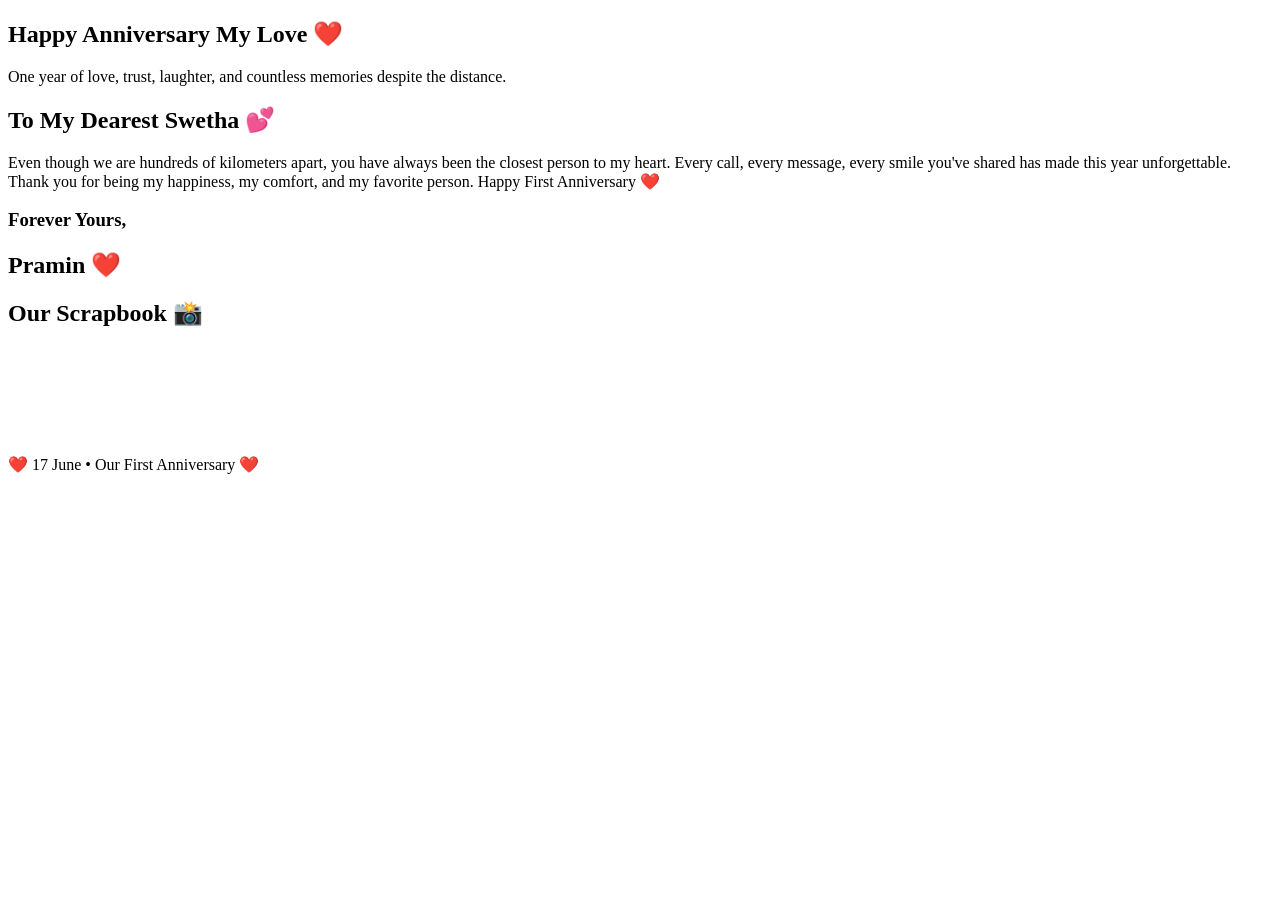
==== index.html @ c1932bce "Add files via upload" ====
<!DOCTYPE html>
<html lang="en">
<head>
<meta charset="UTF-8">
<meta name="viewport" content="width=device-width, initial-scale=1.0">
<title>Happy Anniversary My Love ❤️</title>

<link rel="stylesheet" href="style.css">
</head>
<body>

<div class="hearts"></div>

<!-- HERO SECTION -->
<section class="hero">
<h1>Happy Anniversary My Love ❤️</h1>

<p>
One year of love, trust, laughter,
and countless memories despite the distance.
</p>

<div id="countdown"></div>
</section>

<!-- LOVE LETTER -->
<section class="letter">

<h2>To My Dearest Swetha 💕</h2>

<p>
Even though we are hundreds of kilometers apart,
you have always been the closest person to my heart.
Every call, every message, every smile you've shared
has made this year unforgettable.

Thank you for being my happiness,
my comfort, and my favorite person.

Happy First Anniversary ❤️
</p>

<h3>Forever Yours,</h3>
<h2>Pramin ❤️</h2>

</section>

<!-- SCRAPBOOK -->
<section class="scrapbook">

<h2>Our Scrapbook 📸</h2>

<div class="gallery">

<div class="photo">
<img src="images/photo1.jpg" alt="">
</div>

<div class="photo">
<img src="images/photo2.jpg" alt="">
</div>

<div class="photo">
<img src="images/photo3.jpg" alt="">
</div>

<div class="photo">
<img src="images/photo4.jpg" alt="">
</div>

<div class="photo">
<img src="images/photo5.jpg" alt="">
</div>

<div class="photo">
<img src="images/photo6.jpg" alt="">
</div>

</div>

</section>

<!-- FOOTER -->
<footer>
❤️ 17 June • Our First Anniversary ❤️
</footer>

<script src="script.js"></script>

</body>
</html>
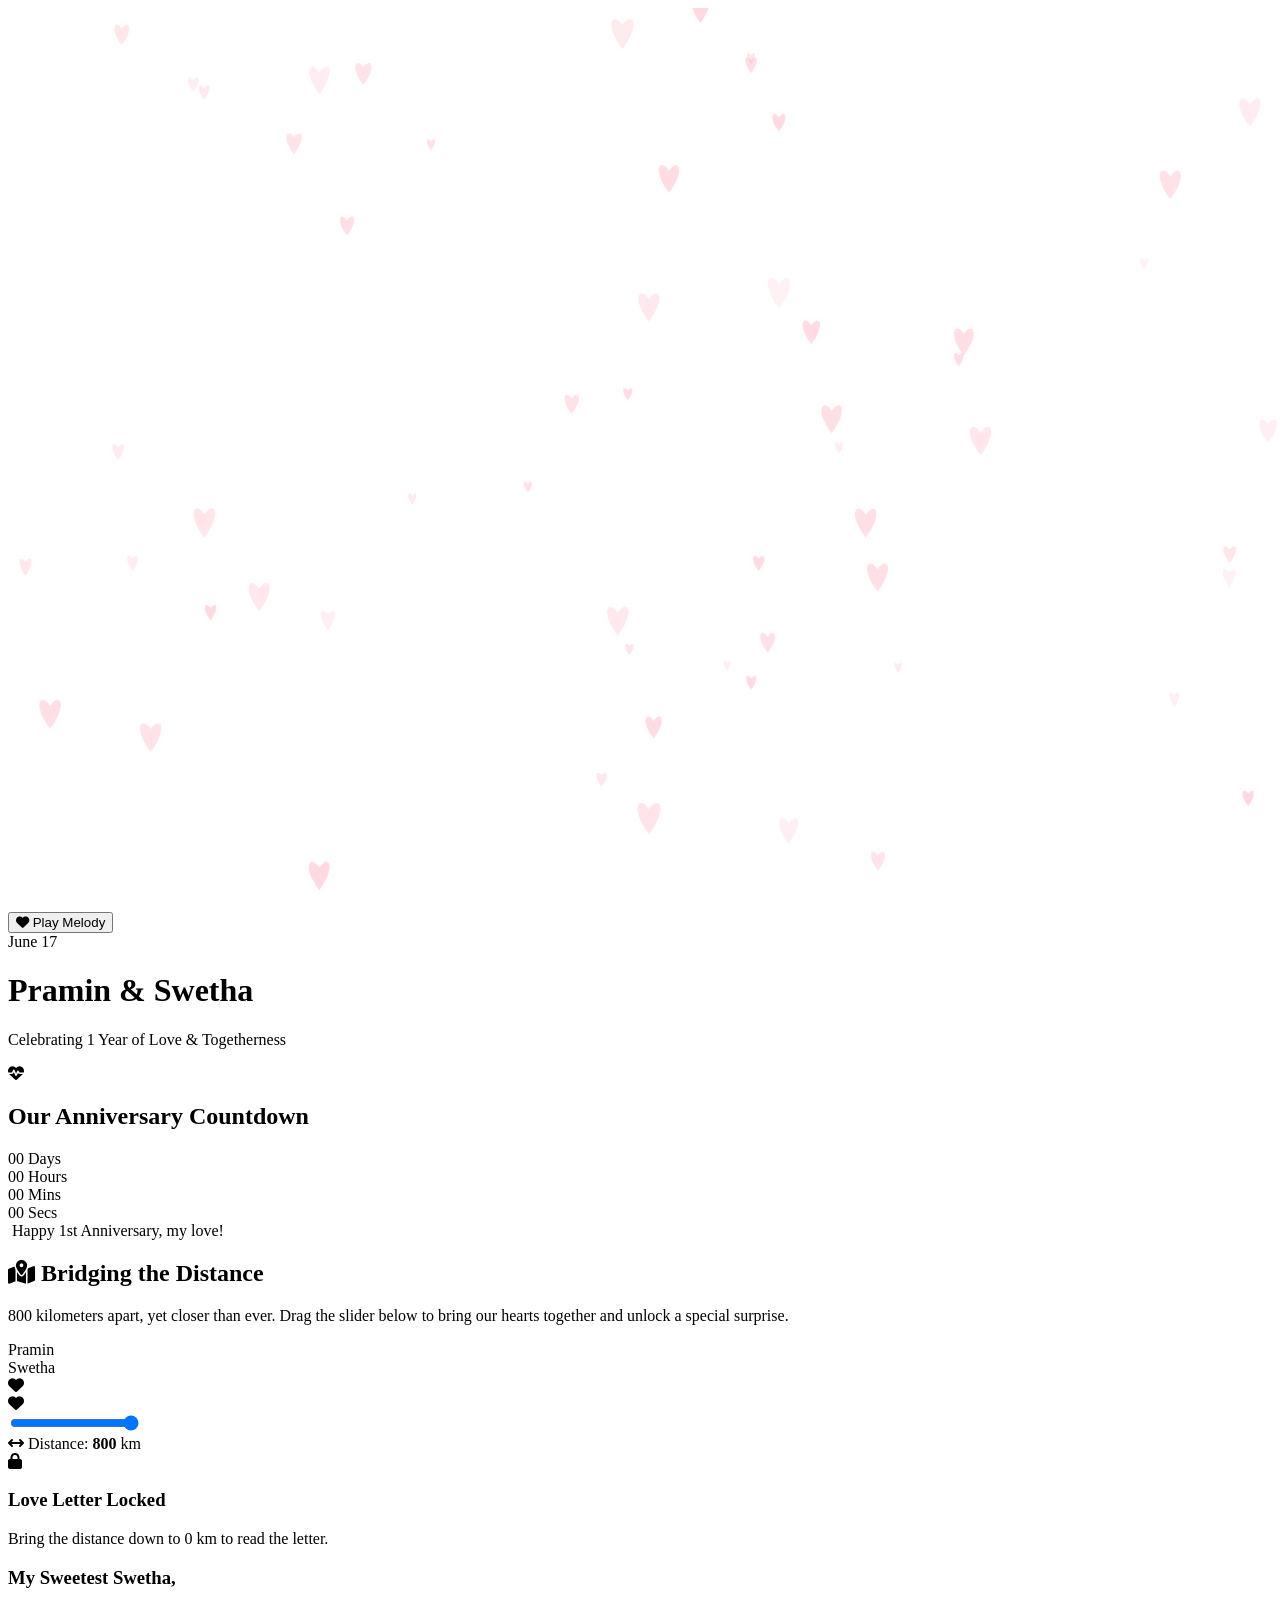
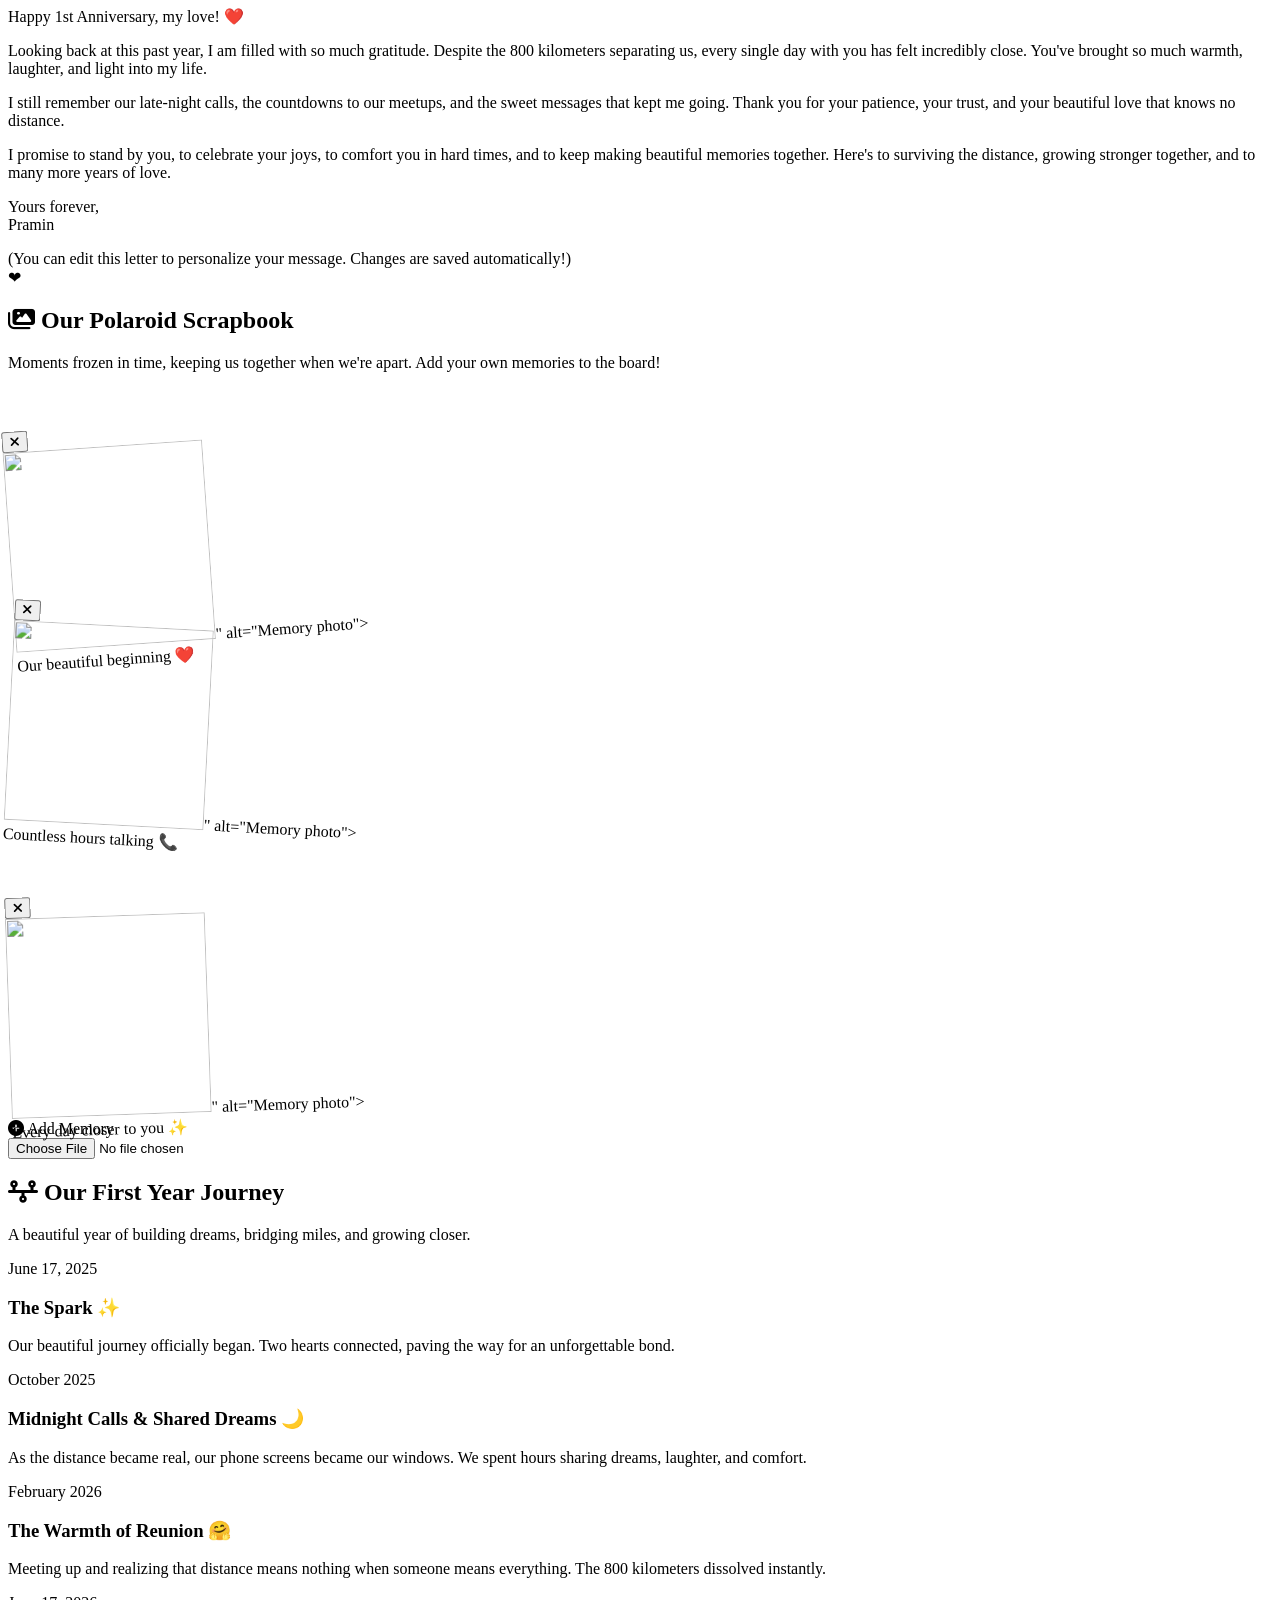
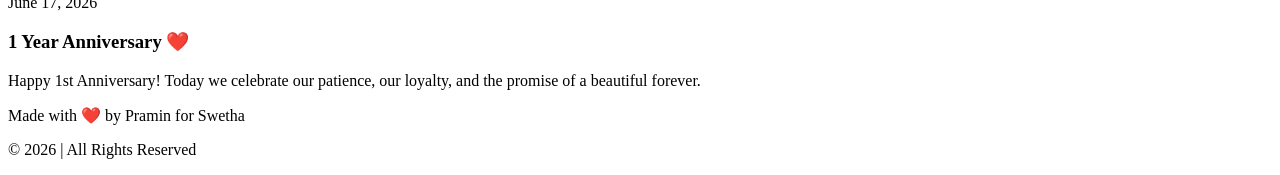
==== commit d339bbaf: "Add files via upload" ====
--- a/index.html
+++ b/index.html
@@ -1,91 +1,234 @@
 <!DOCTYPE html>
 <html lang="en">
 <head>
-<meta charset="UTF-8">
-<meta name="viewport" content="width=device-width, initial-scale=1.0">
-<title>Happy Anniversary My Love ❤️</title>
-
-<link rel="stylesheet" href="style.css">
+    <meta charset="UTF-8">
+    <meta name="viewport" content="width=device-width, initial-scale=1.0">
+    <title>Happy 1st Anniversary Swetha ❤️</title>
+    <!-- Google Fonts -->
+    <link rel="preconnect" href="https://fonts.googleapis.com">
+    <link rel="preconnect" href="https://fonts.gstatic.com" crossorigin>
+    <link href="https://fonts.googleapis.com/css2?family=Caveat:wght@400;700&family=Inter:wght@300;400;500;600&family=Playfair+Display:ital,wght@0,400;0,600;0,700;1,400&display=swap" rel="stylesheet">
+    <!-- FontAwesome for romantic icons -->
+    <link rel="stylesheet" href="https://cdnjs.cloudflare.com/ajax/libs/font-awesome/6.4.0/css/all.min.css">
+    <!-- Custom Style Sheet -->
+    <link rel="stylesheet" href="style.css">
 </head>
 <body>
-
-<div class="hearts"></div>
-
-<!-- HERO SECTION -->
-<section class="hero">
-<h1>Happy Anniversary My Love ❤️</h1>
-
-<p>
-One year of love, trust, laughter,
-and countless memories despite the distance.
-</p>
-
-<div id="countdown"></div>
-</section>
-
-<!-- LOVE LETTER -->
-<section class="letter">
-
-<h2>To My Dearest Swetha 💕</h2>
-
-<p>
-Even though we are hundreds of kilometers apart,
-you have always been the closest person to my heart.
-Every call, every message, every smile you've shared
-has made this year unforgettable.
-
-Thank you for being my happiness,
-my comfort, and my favorite person.
-
-Happy First Anniversary ❤️
-</p>
-
-<h3>Forever Yours,</h3>
-<h2>Pramin ❤️</h2>
-
-</section>
-
-<!-- SCRAPBOOK -->
-<section class="scrapbook">
-
-<h2>Our Scrapbook 📸</h2>
-
-<div class="gallery">
-
-<div class="photo">
-<img src="images/photo1.jpg" alt="">
-</div>
-
-<div class="photo">
-<img src="images/photo2.jpg" alt="">
-</div>
-
-<div class="photo">
-<img src="images/photo3.jpg" alt="">
-</div>
-
-<div class="photo">
-<img src="images/photo4.jpg" alt="">
-</div>
-
-<div class="photo">
-<img src="images/photo5.jpg" alt="">
-</div>
-
-<div class="photo">
-<img src="images/photo6.jpg" alt="">
-</div>
-
-</div>
-
-</section>
-
-<!-- FOOTER -->
-<footer>
-❤️ 17 June • Our First Anniversary ❤️
-</footer>
-
-<script src="script.js"></script>
-
+    <!-- Background Canvas for Floating Hearts -->
+    <canvas id="bg-canvas"></canvas>
+
+    <!-- Floating Audio Control -->
+    <button id="music-toggle" class="floating-btn" aria-label="Toggle Music">
+        <i class="fa-solid fa-heart pulse-icon"></i>
+        <span class="btn-tooltip">Play Melody</span>
+    </button>
+
+    <!-- Main Content Container -->
+    <main class="container">
+        <!-- Hero / Header Section -->
+        <header class="hero-section">
+            <div class="glass-card hero-card">
+                <span class="badge">June 17</span>
+                <h1 class="main-title">Pramin & Swetha</h1>
+                <p class="subtitle">Celebrating 1 Year of Love & Togetherness</p>
+                <div class="heart-divider">
+                    <span class="line"></span>
+                    <i class="fa-solid fa-heart-pulse"></i>
+                    <span class="line"></span>
+                </div>
+                
+                <!-- Countdown Widget -->
+                <div id="countdown-container" class="countdown-widget">
+                    <h2 class="section-subtitle">Our Anniversary Countdown</h2>
+                    <div class="timer-grid">
+                        <div class="time-block">
+                            <span class="time-num" id="days">00</span>
+                            <span class="time-label">Days</span>
+                        </div>
+                        <div class="time-block">
+                            <span class="time-num" id="hours">00</span>
+                            <span class="time-label">Hours</span>
+                        </div>
+                        <div class="time-block">
+                            <span class="time-num" id="minutes">00</span>
+                            <span class="time-label">Mins</span>
+                        </div>
+                        <div class="time-block">
+                            <span class="time-num" id="seconds">00</span>
+                            <span class="time-label">Secs</span>
+                        </div>
+                    </div>
+                    <div id="celebration-msg" class="celebration-msg hidden">
+                        <i class="fa-solid fa-sparkles icon-left"></i>
+                        <span>Happy 1st Anniversary, my love!</span>
+                        <i class="fa-solid fa-sparkles icon-right"></i>
+                    </div>
+                </div>
+            </div>
+        </header>
+
+        <!-- Distance Slider Section -->
+        <section class="section distance-section">
+            <div class="glass-card distance-card">
+                <h2 class="section-title"><i class="fa-solid fa-map-location-dot"></i> Bridging the Distance</h2>
+                <p class="section-description">
+                    800 kilometers apart, yet closer than ever. Drag the slider below to bring our hearts together and unlock a special surprise.
+                </p>
+                
+                <div class="slider-wrapper">
+                    <div class="slider-track-visual">
+                        <div class="location-label left-label">Pramin</div>
+                        <div class="location-label right-label">Swetha</div>
+                        <div class="connecting-line" id="slider-line"></div>
+                        <div class="heart-node left-node"><i class="fa-solid fa-heart"></i></div>
+                        <div class="heart-node right-node" id="swetha-heart"><i class="fa-solid fa-heart"></i></div>
+                    </div>
+                    
+                    <input type="range" min="0" max="800" value="800" class="distance-slider" id="distance-slider" aria-label="Distance Slider">
+                    
+                    <div class="distance-status">
+                        <span class="distance-text"><i class="fa-solid fa-arrows-left-right"></i> Distance: <strong id="distance-val">800</strong> km</span>
+                    </div>
+                </div>
+            </div>
+        </section>
+
+        <!-- Sealed Love Letter Section (Initially locked/blur) -->
+        <section class="section letter-section locked" id="letter-section">
+            <div class="glass-card envelope-card">
+                <div class="lock-overlay" id="lock-overlay">
+                    <div class="lock-box">
+                        <i class="fa-solid fa-lock lock-icon"></i>
+                        <h3>Love Letter Locked</h3>
+                        <p>Bring the distance down to 0 km to read the letter.</p>
+                    </div>
+                </div>
+                
+                <div class="envelope-container">
+                    <!-- Sealed Envelope -->
+                    <div class="envelope" id="envelope">
+                        <div class="envelope-back"></div>
+                        <div class="envelope-paper" id="envelope-paper">
+                            <div class="paper-content">
+                                <div class="letter-header">
+                                    <h3>My Sweetest Swetha,</h3>
+                                </div>
+                                <div class="letter-body">
+                                    <div class="editable-content" contenteditable="true" id="love-letter-text">
+                                        <p>Happy 1st Anniversary, my love! ❤️</p>
+                                        <p>Looking back at this past year, I am filled with so much gratitude. Despite the 800 kilometers separating us, every single day with you has felt incredibly close. You've brought so much warmth, laughter, and light into my life.</p>
+                                        <p>I still remember our late-night calls, the countdowns to our meetups, and the sweet messages that kept me going. Thank you for your patience, your trust, and your beautiful love that knows no distance.</p>
+                                        <p>I promise to stand by you, to celebrate your joys, to comfort you in hard times, and to keep making beautiful memories together. Here's to surviving the distance, growing stronger together, and to many more years of love.</p>
+                                        <p class="signature">Yours forever,<br>Pramin</p>
+                                    </div>
+                                    <div class="letter-footer-note">(You can edit this letter to personalize your message. Changes are saved automatically!)</div>
+                                </div>
+                            </div>
+                        </div>
+                        <div class="envelope-front"></div>
+                        <div class="envelope-top" id="envelope-top"></div>
+                        <!-- Wax Seal -->
+                        <div class="wax-seal" id="wax-seal">
+                            <span class="seal-heart">❤</span>
+                        </div>
+                    </div>
+                </div>
+            </div>
+        </section>
+
+        <!-- Polaroid Scrapbook Section -->
+        <section class="section scrapbook-section">
+            <div class="glass-card scrapbook-card">
+                <h2 class="section-title"><i class="fa-solid fa-images"></i> Our Polaroid Scrapbook</h2>
+                <p class="section-description">
+                    Moments frozen in time, keeping us together when we're apart. Add your own memories to the board!
+                </p>
+                
+                <div class="scrapbook-board" id="scrapbook-board">
+                    <!-- Initial polaroids will be dynamically generated by JS, or fallback to these: -->
+                    <div class="polaroid-card sample-card" style="transform: rotate(-3deg);">
+                        <div class="polaroid-tape"></div>
+                        <div class="polaroid-img-placeholder">
+                            <i class="fa-solid fa-heart-pulse"></i>
+                        </div>
+                        <div class="polaroid-caption">Where it all began ✨</div>
+                    </div>
+                    
+                    <div class="polaroid-card sample-card" style="transform: rotate(4deg);">
+                        <div class="polaroid-tape"></div>
+                        <div class="polaroid-img-placeholder">
+                            <i class="fa-solid fa-moon"></i>
+                        </div>
+                        <div class="polaroid-caption">Late Night Calls 📞</div>
+                    </div>
+
+                    <!-- Upload new photo card -->
+                    <div class="polaroid-card upload-card" id="upload-polaroid-btn">
+                        <div class="polaroid-tape"></div>
+                        <div class="upload-trigger">
+                            <i class="fa-solid fa-circle-plus upload-plus-icon"></i>
+                            <span>Add Memory</span>
+                        </div>
+                        <input type="file" id="image-uploader" accept="image/*" class="hidden">
+                    </div>
+                </div>
+            </div>
+        </section>
+
+        <!-- Romantic Timeline Section -->
+        <section class="section timeline-section">
+            <div class="glass-card timeline-card">
+                <h2 class="section-title"><i class="fa-solid fa-timeline"></i> Our First Year Journey</h2>
+                <p class="section-description">A beautiful year of building dreams, bridging miles, and growing closer.</p>
+                
+                <div class="timeline">
+                    <div class="timeline-item">
+                        <div class="timeline-dot"></div>
+                        <div class="timeline-date">June 17, 2025</div>
+                        <div class="timeline-content">
+                            <h3>The Spark ✨</h3>
+                            <p>Our beautiful journey officially began. Two hearts connected, paving the way for an unforgettable bond.</p>
+                        </div>
+                    </div>
+
+                    <div class="timeline-item">
+                        <div class="timeline-dot"></div>
+                        <div class="timeline-date">October 2025</div>
+                        <div class="timeline-content">
+                            <h3>Midnight Calls & Shared Dreams 🌙</h3>
+                            <p>As the distance became real, our phone screens became our windows. We spent hours sharing dreams, laughter, and comfort.</p>
+                        </div>
+                    </div>
+
+                    <div class="timeline-item">
+                        <div class="timeline-dot"></div>
+                        <div class="timeline-date">February 2026</div>
+                        <div class="timeline-content">
+                            <h3>The Warmth of Reunion 🤗</h3>
+                            <p>Meeting up and realizing that distance means nothing when someone means everything. The 800 kilometers dissolved instantly.</p>
+                        </div>
+                    </div>
+
+                    <div class="timeline-item">
+                        <div class="timeline-dot"></div>
+                        <div class="timeline-date">June 17, 2026</div>
+                        <div class="timeline-content">
+                            <h3>1 Year Anniversary ❤️</h3>
+                            <p>Happy 1st Anniversary! Today we celebrate our patience, our loyalty, and the promise of a beautiful forever.</p>
+                        </div>
+                    </div>
+                </div>
+            </div>
+        </section>
+
+        <!-- Footer -->
+        <footer class="footer">
+            <p>Made with ❤️ by Pramin for Swetha</p>
+            <p class="copyright">© 2026 | All Rights Reserved</p>
+        </footer>
+    </main>
+
+    <!-- App JS -->
+    <script src="app.js"></script>
 </body>
-</html>+</html>
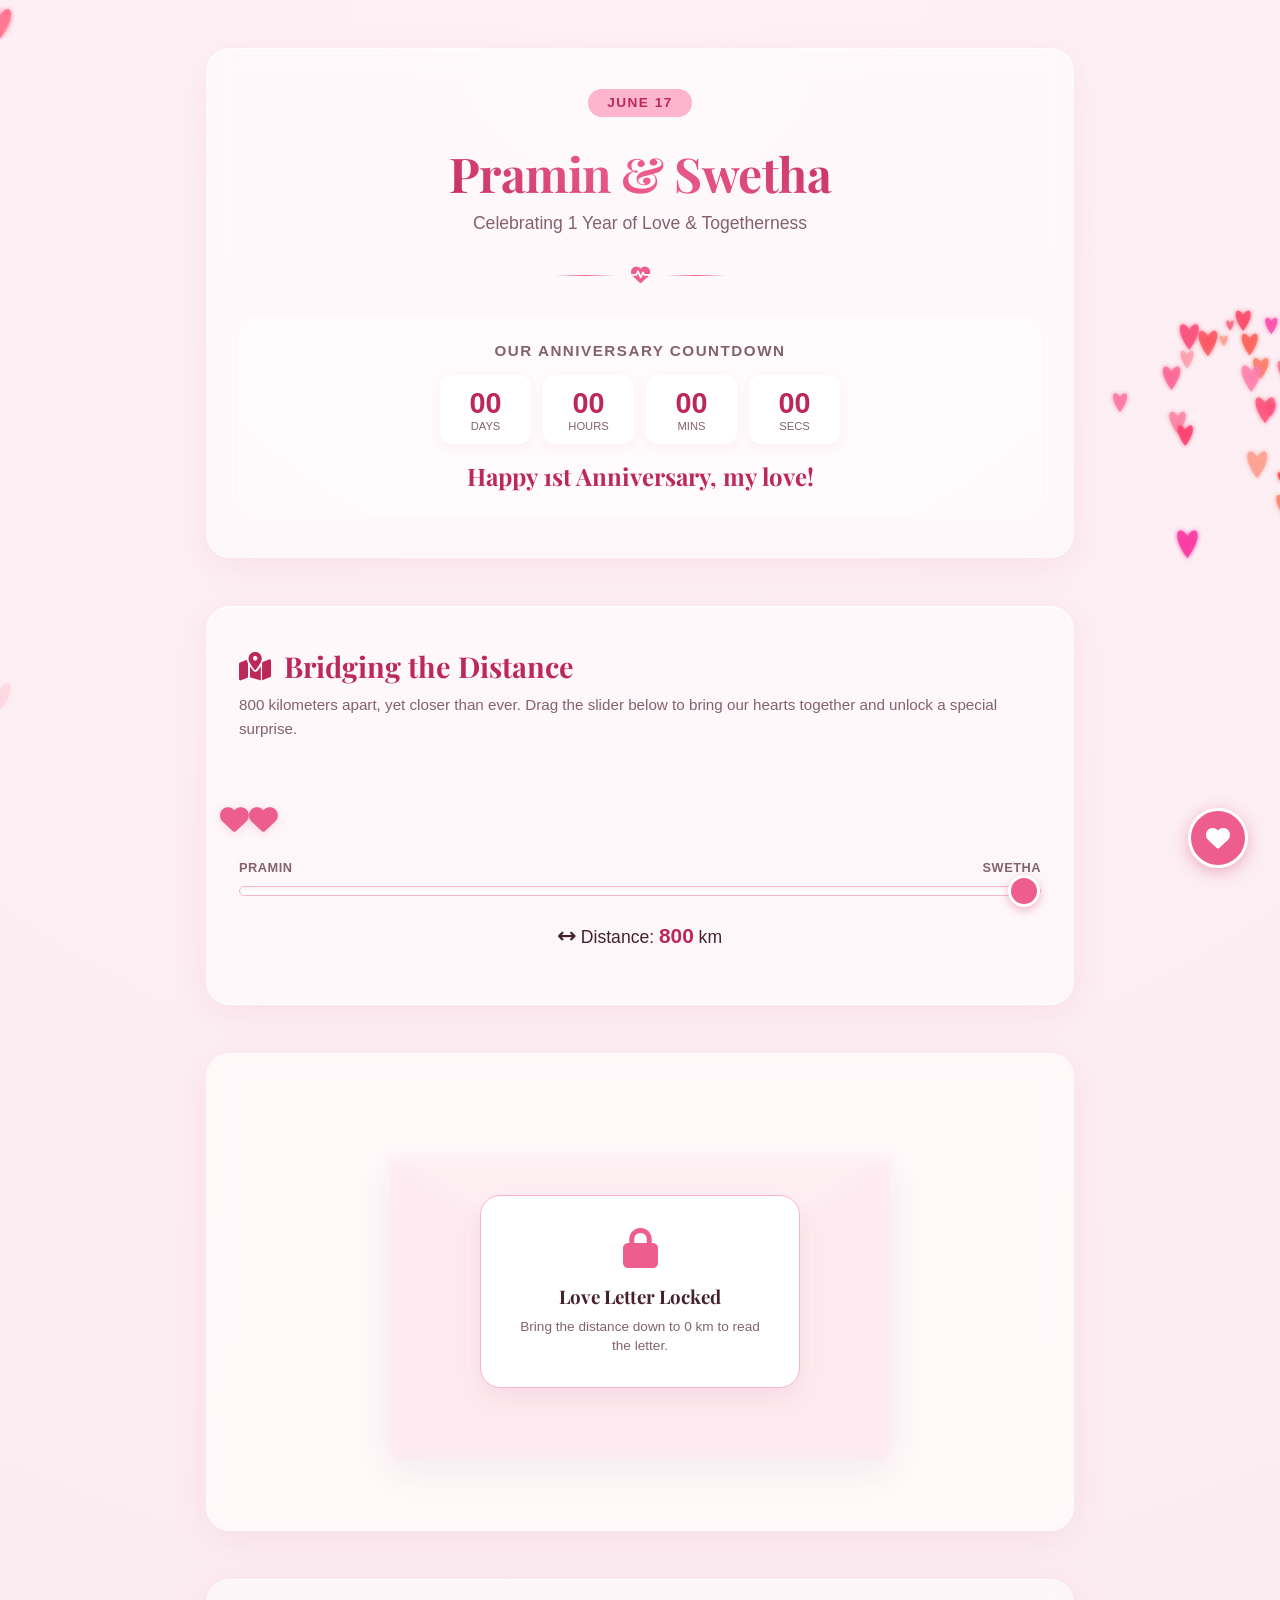
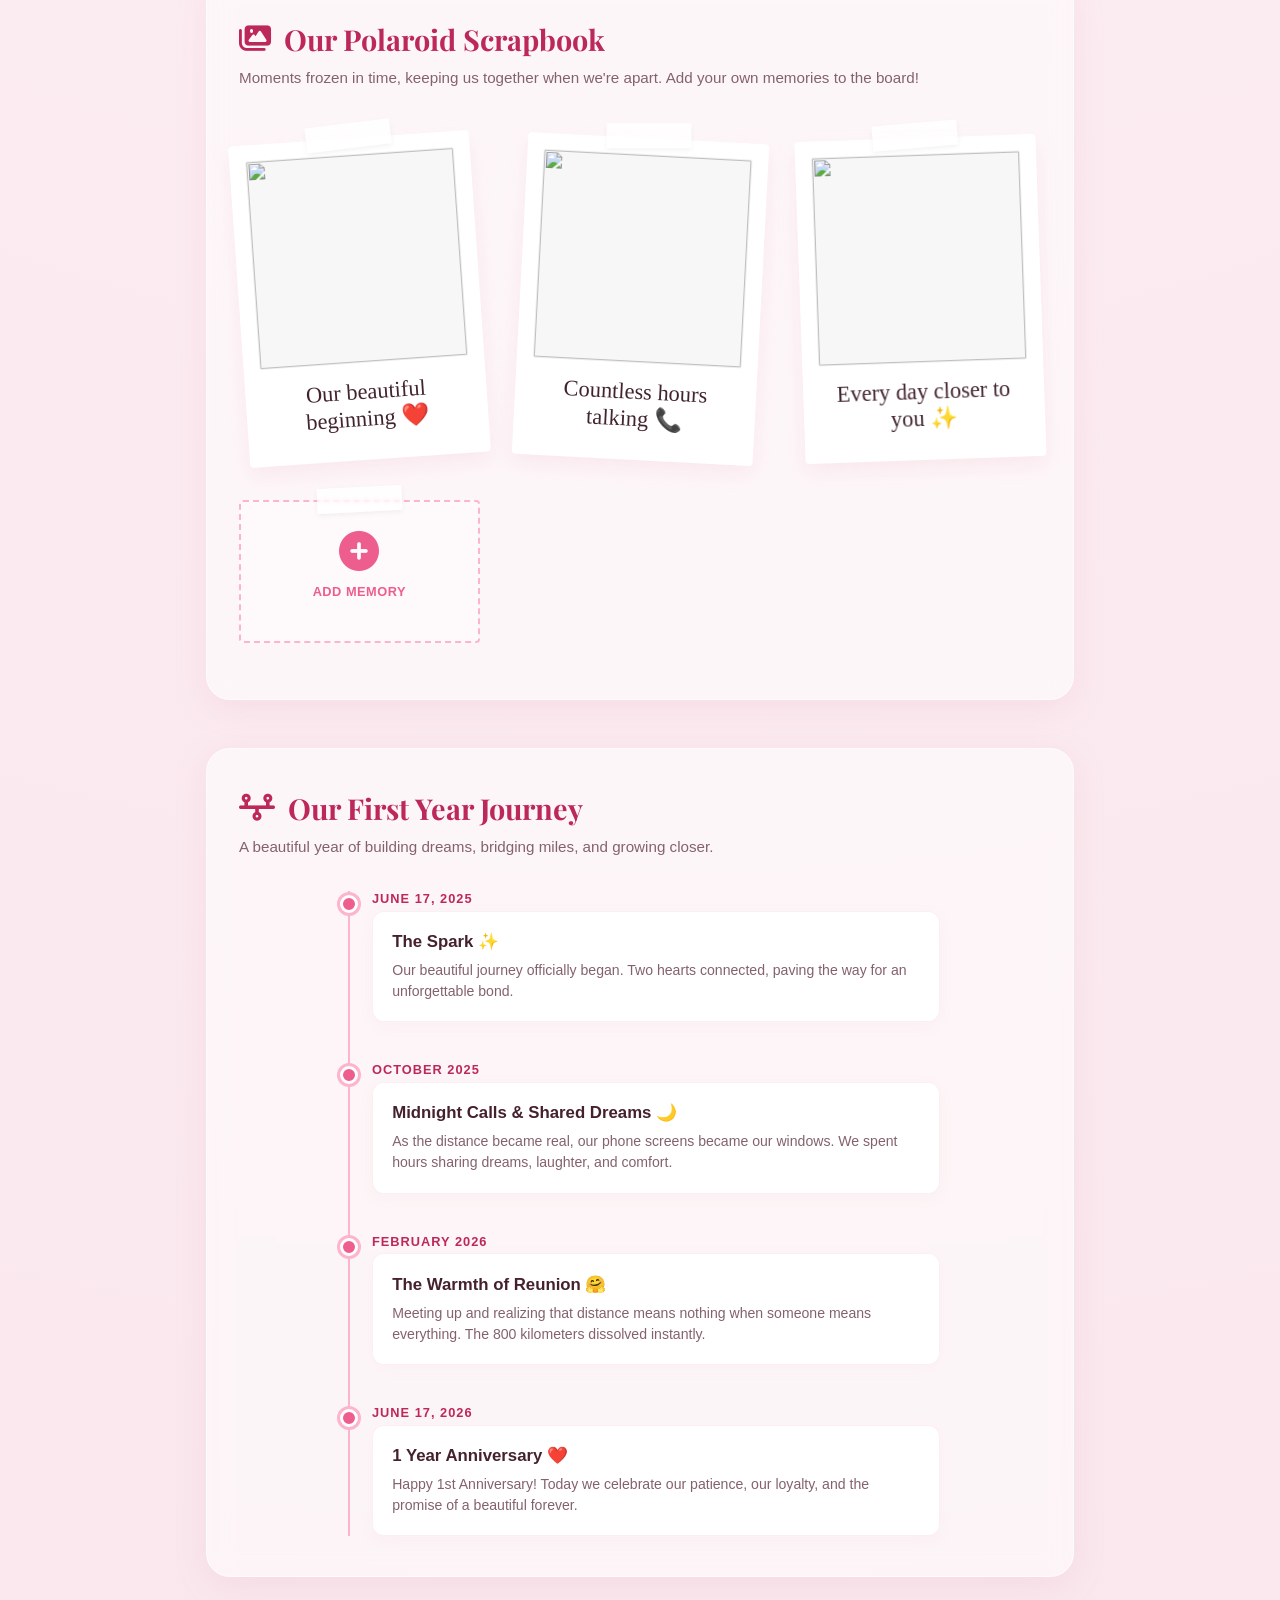
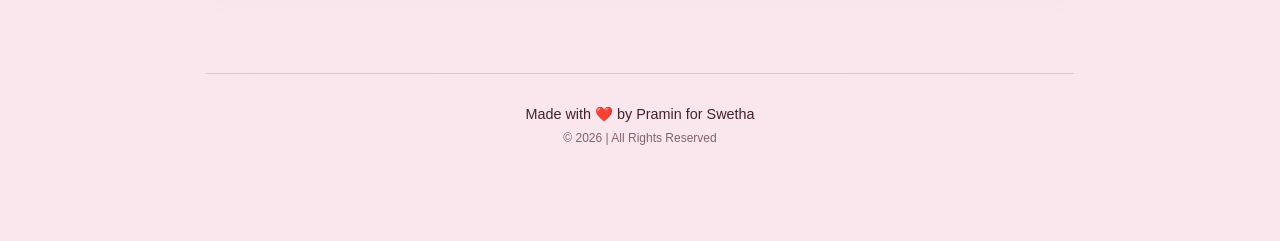
==== commit 806cb94b: "Update index.html" ====
--- a/index.html
+++ b/index.html
@@ -232,3 +232,5 @@
     <script src="app.js"></script>
 </body>
 </html>
+
+ 
--- a/style.css
+++ b/style.css
@@ -0,0 +1,976 @@
+/* Base Variables & Theme */
+:root {
+    --primary: hsl(340, 80%, 65%);
+    --primary-light: hsl(340, 95%, 85%);
+    --primary-dark: hsl(340, 65%, 45%);
+    --bg-color: hsl(340, 60%, 98%);
+    --text-color: hsl(340, 35%, 20%);
+    --text-muted: hsl(340, 15%, 45%);
+    --cream: hsl(35, 60%, 98%);
+    
+    /* Glassmorphism values */
+    --glass-bg: rgba(255, 255, 255, 0.55);
+    --glass-border: rgba(255, 255, 255, 0.6);
+    --glass-shadow: 0 8px 32px 0 rgba(230, 150, 170, 0.15);
+    
+    /* Fonts */
+    --font-title: 'Playfair Display', serif;
+    --font-body: 'Inter', sans-serif;
+    --font-script: 'Caveat', cursive;
+}
+
+/* Reset and Global Styles */
+* {
+    margin: 0;
+    padding: 0;
+    box-sizing: border-box;
+}
+
+body {
+    font-family: var(--font-body);
+    background: radial-gradient(circle at top, hsl(340, 80%, 97%) 0%, hsl(340, 60%, 94%) 100%);
+    color: var(--text-color);
+    min-height: 100vh;
+    overflow-x: hidden;
+    position: relative;
+    padding-bottom: 2rem;
+}
+
+/* Interactive Canvas Background */
+#bg-canvas {
+    position: fixed;
+    top: 0;
+    left: 0;
+    width: 100vw;
+    height: 100vh;
+    z-index: -1;
+    pointer-events: auto;
+}
+
+/* Layout Container */
+.container {
+    max-width: 900px;
+    margin: 0 auto;
+    padding: 2rem 1rem;
+    display: flex;
+    flex-direction: column;
+    gap: 3rem;
+    z-index: 1;
+    position: relative;
+}
+
+/* Floating Audio Control */
+.floating-btn {
+    position: fixed;
+    bottom: 2rem;
+    right: 2rem;
+    width: 60px;
+    height: 60px;
+    border-radius: 50%;
+    background: var(--primary);
+    border: 3px solid #fff;
+    box-shadow: 0 4px 15px rgba(220, 80, 120, 0.4);
+    cursor: pointer;
+    z-index: 1000;
+    display: flex;
+    align-items: center;
+    justify-content: center;
+    color: white;
+    font-size: 1.5rem;
+    transition: all 0.3s cubic-bezier(0.175, 0.885, 0.32, 1.275);
+}
+
+.floating-btn:hover {
+    transform: scale(1.1);
+    background: var(--primary-dark);
+}
+
+.pulse-icon {
+    animation: heartbeat-anim 1.5s infinite;
+}
+
+@keyframes heartbeat-anim {
+    0%, 100% { transform: scale(1); }
+    25% { transform: scale(1.15); }
+    40% { transform: scale(1); }
+    55% { transform: scale(1.15); }
+}
+
+.btn-tooltip {
+    position: absolute;
+    bottom: 75px;
+    right: 0;
+    background: var(--text-color);
+    color: white;
+    padding: 0.5rem 0.8rem;
+    border-radius: 20px;
+    font-size: 0.75rem;
+    font-weight: 500;
+    white-space: nowrap;
+    opacity: 0;
+    pointer-events: none;
+    transition: opacity 0.3s ease;
+    box-shadow: 0 4px 10px rgba(0,0,0,0.1);
+}
+
+.floating-btn:hover .btn-tooltip {
+    opacity: 1;
+}
+
+/* Glassmorphic Cards */
+.glass-card {
+    background: var(--glass-bg);
+    backdrop-filter: blur(12px);
+    -webkit-backdrop-filter: blur(12px);
+    border: 1px solid var(--glass-border);
+    border-radius: 24px;
+    padding: 2.5rem 2rem;
+    box-shadow: var(--glass-shadow);
+    transition: all 0.4s ease;
+}
+
+.glass-card:hover {
+    box-shadow: 0 12px 40px 0 rgba(230, 150, 170, 0.25);
+}
+
+/* Hero Section */
+.hero-section {
+    text-align: center;
+    margin-top: 1rem;
+}
+
+.hero-card {
+    position: relative;
+    overflow: hidden;
+}
+
+.badge {
+    background: var(--primary-light);
+    color: var(--primary-dark);
+    padding: 0.4rem 1.2rem;
+    border-radius: 50px;
+    font-size: 0.85rem;
+    font-weight: 600;
+    letter-spacing: 1.5px;
+    text-transform: uppercase;
+    display: inline-block;
+    margin-bottom: 1.5rem;
+}
+
+.main-title {
+    font-family: var(--font-title);
+    font-size: 3rem;
+    font-weight: 700;
+    margin-bottom: 0.5rem;
+    background: linear-gradient(45deg, var(--primary-dark) 20%, var(--primary) 50%, var(--primary-dark) 80%);
+    -webkit-background-clip: text;
+    -webkit-text-fill-color: transparent;
+    letter-spacing: -0.5px;
+}
+
+.subtitle {
+    font-size: 1.1rem;
+    color: var(--text-muted);
+    font-weight: 400;
+}
+
+.heart-divider {
+    display: flex;
+    align-items: center;
+    justify-content: center;
+    gap: 1rem;
+    margin: 2rem 0;
+}
+
+.heart-divider .line {
+    height: 1px;
+    width: 60px;
+    background: linear-gradient(to right, transparent, var(--primary), transparent);
+}
+
+.heart-divider i {
+    color: var(--primary);
+    font-size: 1.2rem;
+    animation: heartbeat-anim 2s infinite ease-in-out;
+}
+
+/* Countdown Widget */
+.countdown-widget {
+    background: rgba(255, 255, 255, 0.3);
+    border-radius: 16px;
+    padding: 1.5rem;
+    margin-top: 1.5rem;
+    border: 1px solid rgba(255, 255, 255, 0.4);
+}
+
+.section-subtitle {
+    font-size: 0.95rem;
+    color: var(--text-muted);
+    text-transform: uppercase;
+    letter-spacing: 1.5px;
+    margin-bottom: 1rem;
+    font-weight: 600;
+}
+
+.timer-grid {
+    display: grid;
+    grid-template-columns: repeat(4, 1fr);
+    gap: 0.75rem;
+    max-width: 400px;
+    margin: 0 auto;
+}
+
+.time-block {
+    display: flex;
+    flex-direction: column;
+    align-items: center;
+    background: white;
+    padding: 0.75rem 0.5rem;
+    border-radius: 12px;
+    box-shadow: 0 4px 10px rgba(230, 150, 170, 0.1);
+}
+
+.time-num {
+    font-size: 1.8rem;
+    font-weight: 700;
+    color: var(--primary-dark);
+}
+
+.time-label {
+    font-size: 0.7rem;
+    color: var(--text-muted);
+    text-transform: uppercase;
+    font-weight: 500;
+}
+
+.celebration-msg {
+    margin-top: 1rem;
+    font-family: var(--font-title);
+    font-size: 1.5rem;
+    font-weight: bold;
+    color: var(--primary-dark);
+    display: flex;
+    align-items: center;
+    justify-content: center;
+    gap: 0.5rem;
+    animation: floating-msg 3s ease-in-out infinite;
+}
+
+@keyframes floating-msg {
+    0%, 100% { transform: translateY(0); }
+    50% { transform: translateY(-5px); }
+}
+
+.celebration-msg i {
+    color: gold;
+}
+
+.hidden {
+    display: none !important;
+}
+
+/* Sections Style */
+.section-title {
+    font-family: var(--font-title);
+    font-size: 1.8rem;
+    margin-bottom: 0.5rem;
+    display: flex;
+    align-items: center;
+    gap: 0.8rem;
+    color: var(--primary-dark);
+}
+
+.section-description {
+    font-size: 0.95rem;
+    color: var(--text-muted);
+    margin-bottom: 2rem;
+    line-height: 1.6;
+}
+
+/* Distance Slider Component */
+.distance-card {
+    position: relative;
+}
+
+.slider-wrapper {
+    margin: 3rem 0 1rem;
+}
+
+.slider-track-visual {
+    position: relative;
+    height: 60px;
+    margin-bottom: 2rem;
+    display: flex;
+    align-items: center;
+}
+
+.location-label {
+    position: absolute;
+    bottom: -25px;
+    font-size: 0.8rem;
+    font-weight: 600;
+    color: var(--text-muted);
+    text-transform: uppercase;
+    letter-spacing: 0.5px;
+}
+
+.left-label { left: 0; }
+.right-label { right: 0; }
+
+.connecting-line {
+    position: absolute;
+    left: 20px;
+    right: 20px;
+    height: 4px;
+    background: repeating-linear-gradient(90deg, var(--primary-light), var(--primary-light) 6px, transparent 6px, transparent 12px);
+    border-radius: 2px;
+}
+
+.heart-node {
+    position: absolute;
+    font-size: 1.8rem;
+    color: var(--primary);
+    top: 50%;
+    transform: translateY(-50%);
+    filter: drop-shadow(0 2px 5px rgba(220, 80, 120, 0.2));
+}
+
+.left-node {
+    left: 10px;
+}
+
+.right-node {
+    right: 10px;
+    transition: right 0.1s linear;
+}
+
+/* Styled HTML5 Slider */
+.distance-slider {
+    -webkit-appearance: none;
+    width: 100%;
+    height: 10px;
+    border-radius: 5px;
+    background: rgba(255, 255, 255, 0.8);
+    border: 1px solid var(--primary-light);
+    outline: none;
+    box-shadow: inset 0 2px 4px rgba(0,0,0,0.05);
+}
+
+.distance-slider::-webkit-slider-thumb {
+    -webkit-appearance: none;
+    appearance: none;
+    width: 32px;
+    height: 32px;
+    border-radius: 50%;
+    background: var(--primary);
+    border: 3px solid white;
+    cursor: pointer;
+    box-shadow: 0 3px 10px rgba(220, 80, 120, 0.4);
+    transition: transform 0.1s;
+}
+
+.distance-slider::-webkit-slider-thumb:hover {
+    transform: scale(1.15);
+}
+
+.distance-slider::-moz-range-thumb {
+    width: 28px;
+    height: 28px;
+    border-radius: 50%;
+    background: var(--primary);
+    border: 3px solid white;
+    cursor: pointer;
+    box-shadow: 0 3px 10px rgba(220, 80, 120, 0.4);
+    transition: transform 0.1s;
+}
+
+.distance-status {
+    text-align: center;
+    margin-top: 1.5rem;
+}
+
+.distance-text {
+    font-size: 1.1rem;
+    color: var(--text-color);
+}
+
+.distance-text strong {
+    color: var(--primary-dark);
+    font-size: 1.3rem;
+}
+
+/* Sealed Envelope Section */
+.letter-section {
+    position: relative;
+}
+
+.letter-section.locked .lock-overlay {
+    opacity: 1;
+    pointer-events: auto;
+}
+
+.letter-section:not(.locked) .lock-overlay {
+    opacity: 0;
+    pointer-events: none;
+    transition: opacity 0.5s ease;
+}
+
+.lock-overlay {
+    position: absolute;
+    top: 0;
+    left: 0;
+    width: 100%;
+    height: 100%;
+    background: rgba(255, 248, 249, 0.65);
+    backdrop-filter: blur(8px);
+    -webkit-backdrop-filter: blur(8px);
+    z-index: 10;
+    border-radius: 24px;
+    display: flex;
+    align-items: center;
+    justify-content: center;
+    transition: opacity 0.5s ease;
+}
+
+.lock-box {
+    text-align: center;
+    background: white;
+    padding: 2rem;
+    border-radius: 20px;
+    box-shadow: 0 10px 25px rgba(220, 80, 120, 0.1);
+    border: 1px solid var(--primary-light);
+    max-width: 320px;
+    animation: float 4s ease-in-out infinite;
+}
+
+@keyframes float {
+    0%, 100% { transform: translateY(0); }
+    50% { transform: translateY(-8px); }
+}
+
+.lock-icon {
+    font-size: 2.5rem;
+    color: var(--primary);
+    margin-bottom: 1rem;
+}
+
+.lock-box h3 {
+    font-family: var(--font-title);
+    margin-bottom: 0.5rem;
+    color: var(--text-color);
+}
+
+.lock-box p {
+    font-size: 0.85rem;
+    color: var(--text-muted);
+    line-height: 1.4;
+}
+
+/* Envelope Container & 3D Structure */
+.envelope-container {
+    perspective: 1000px;
+    width: 100%;
+    display: flex;
+    justify-content: center;
+    padding: 4rem 0 2rem;
+}
+
+.envelope {
+    position: relative;
+    width: 100%;
+    max-width: 500px;
+    height: 300px;
+    background: hsl(340, 80%, 93%);
+    border-radius: 0 0 10px 10px;
+    box-shadow: 0 15px 35px rgba(0,0,0,0.1);
+    transition: transform 0.5s;
+}
+
+.envelope-back {
+    position: absolute;
+    width: 100%;
+    height: 100%;
+    background: hsl(340, 80%, 93%);
+    border-radius: 0 0 10px 10px;
+    z-index: 1;
+}
+
+.envelope-front {
+    position: absolute;
+    width: 100%;
+    height: 100%;
+    z-index: 3;
+    pointer-events: none;
+}
+
+/* Left & Right Flaps as SVGs/Borders or Clipped Shapes */
+.envelope-front::before {
+    content: '';
+    position: absolute;
+    bottom: 0;
+    left: 0;
+    width: 0;
+    height: 0;
+    border-left: 250px solid hsl(340, 75%, 90%);
+    border-top: 150px solid transparent;
+    border-right: 0 solid transparent;
+    border-bottom: 150px solid hsl(340, 75%, 90%);
+    border-radius: 0 0 0 10px;
+}
+
+.envelope-front::after {
+    content: '';
+    position: absolute;
+    bottom: 0;
+    right: 0;
+    width: 0;
+    height: 0;
+    border-right: 250px solid hsl(340, 75%, 90%);
+    border-top: 150px solid transparent;
+    border-left: 0 solid transparent;
+    border-bottom: 150px solid hsl(340, 75%, 90%);
+    border-radius: 0 0 10px 0;
+}
+
+@media (max-width: 540px) {
+    .envelope-front::before {
+        border-left-width: 175px;
+        border-top-width: 150px;
+        border-bottom-width: 150px;
+    }
+    .envelope-front::after {
+        border-right-width: 175px;
+        border-top-width: 150px;
+        border-bottom-width: 150px;
+    }
+}
+
+.envelope-top {
+    position: absolute;
+    top: 0;
+    left: 0;
+    width: 100%;
+    height: 150px;
+    z-index: 4;
+    transform-origin: top;
+    transition: transform 0.4s ease 0.4s, z-index 0.2s ease 0.4s;
+    background: hsl(340, 80%, 93%);
+    clip-path: polygon(0 0, 50% 100%, 100% 0);
+    border-radius: 10px 10px 0 0;
+}
+
+/* Paper Inside */
+.envelope-paper {
+    position: absolute;
+    bottom: 10px;
+    left: 20px;
+    right: 20px;
+    height: 270px;
+    background: var(--cream);
+    padding: 2rem;
+    border-radius: 8px;
+    box-shadow: 0 -2px 10px rgba(0,0,0,0.05);
+    z-index: 2;
+    transition: transform 0.5s ease 0.8s, height 0.5s ease 0.8s, z-index 0.1s ease 0.8s;
+    overflow: hidden;
+}
+
+/* Wax Seal */
+.wax-seal {
+    position: absolute;
+    top: 125px;
+    left: 50%;
+    transform: translateX(-50%);
+    width: 50px;
+    height: 50px;
+    background: hsl(355, 80%, 45%);
+    border-radius: 50%;
+    z-index: 5;
+    cursor: pointer;
+    display: flex;
+    align-items: center;
+    justify-content: center;
+    color: white;
+    font-size: 1.4rem;
+    box-shadow: 0 4px 10px rgba(0,0,0,0.2), inset 0 2px 4px rgba(255,255,255,0.3);
+    transition: transform 0.3s cubic-bezier(0.175, 0.885, 0.32, 1.275);
+}
+
+.wax-seal:hover {
+    transform: translateX(-50%) scale(1.1);
+    background: hsl(355, 90%, 40%);
+}
+
+/* Envelope Open State Class */
+.envelope.open .envelope-top {
+    transform: rotateX(180deg);
+    z-index: 1;
+    transition: transform 0.4s ease, z-index 0.2s ease 0.2s;
+}
+
+.envelope.open .envelope-paper {
+    transform: translateY(-200px);
+    height: 480px;
+    z-index: 15;
+    box-shadow: 0 10px 30px rgba(0,0,0,0.15);
+    overflow-y: auto;
+}
+
+.envelope.open .wax-seal {
+    opacity: 0;
+    pointer-events: none;
+    transform: translateX(-50%) scale(0.5);
+    transition: opacity 0.3s ease, transform 0.3s ease;
+}
+
+/* Letter Content Styles */
+.paper-content {
+    font-family: var(--font-handwritten);
+    color: hsl(340, 40%, 15%);
+    text-align: left;
+}
+
+.letter-header h3 {
+    font-size: 1.8rem;
+    margin-bottom: 1rem;
+    font-weight: 700;
+}
+
+.letter-body {
+    font-size: 1.4rem;
+    line-height: 1.6;
+}
+
+.letter-body p {
+    margin-bottom: 1.2rem;
+}
+
+.letter-body .signature {
+    margin-top: 2rem;
+    font-weight: 700;
+    text-align: right;
+}
+
+.editable-content {
+    outline: none;
+    border-radius: 4px;
+    padding: 4px;
+    transition: background-color 0.2s;
+}
+
+.editable-content:focus {
+    background-color: rgba(220, 80, 120, 0.05);
+}
+
+.letter-footer-note {
+    font-family: var(--font-body);
+    font-size: 0.65rem;
+    color: var(--text-muted);
+    text-align: center;
+    margin-top: 2rem;
+    font-style: italic;
+}
+
+/* Polaroid Scrapbook Card styles */
+.scrapbook-board {
+    display: grid;
+    grid-template-columns: repeat(auto-fill, minmax(220px, 1fr));
+    gap: 2.5rem;
+    margin-top: 2rem;
+    padding: 1rem 0;
+}
+
+.polaroid-card {
+    background: white;
+    padding: 1rem 1rem 1.8rem;
+    box-shadow: 0 8px 20px rgba(230, 150, 170, 0.15);
+    border-radius: 4px;
+    position: relative;
+    display: flex;
+    flex-direction: column;
+    align-items: center;
+    transition: all 0.3s cubic-bezier(0.175, 0.885, 0.32, 1.275);
+    cursor: default;
+}
+
+.polaroid-card:hover {
+    transform: translateY(-8px) rotate(0deg) !important;
+    box-shadow: 0 15px 30px rgba(230, 150, 170, 0.3);
+    z-index: 5;
+}
+
+.polaroid-tape {
+    position: absolute;
+    top: -15px;
+    width: 85px;
+    height: 25px;
+    background-color: rgba(255, 255, 255, 0.6);
+    backdrop-filter: blur(2px);
+    box-shadow: 0 2px 5px rgba(0,0,0,0.05);
+    transform: rotate(-3deg);
+}
+
+.polaroid-img-container {
+    width: 100%;
+    aspect-ratio: 1;
+    overflow: hidden;
+    background: #f7f7f7;
+    border: 1px solid #eee;
+    border-radius: 2px;
+    margin-bottom: 1rem;
+    position: relative;
+}
+
+.polaroid-img {
+    width: 100%;
+    height: 100%;
+    object-fit: cover;
+}
+
+.polaroid-img-placeholder {
+    width: 100%;
+    aspect-ratio: 1;
+    background: linear-gradient(135deg, hsl(340, 80%, 95%) 0%, hsl(340, 80%, 90%) 100%);
+    border-radius: 2px;
+    margin-bottom: 1rem;
+    display: flex;
+    align-items: center;
+    justify-content: center;
+    color: var(--primary);
+    font-size: 3rem;
+}
+
+.polaroid-img-placeholder i {
+    animation: heartbeat-anim 2s infinite ease-in-out;
+}
+
+.polaroid-caption {
+    font-family: var(--font-script);
+    font-size: 1.4rem;
+    color: hsl(340, 30%, 20%);
+    text-align: center;
+    width: 100%;
+    word-break: break-word;
+    border: none;
+    outline: none;
+    background: transparent;
+    padding: 0 4px;
+}
+
+/* Upload Card Style */
+.upload-card {
+    border: 2px dashed var(--primary-light);
+    background: rgba(255, 255, 255, 0.4);
+    cursor: pointer;
+    box-shadow: none;
+}
+
+.upload-card:hover {
+    background: rgba(255, 255, 255, 0.8);
+    border-color: var(--primary);
+}
+
+.upload-trigger {
+    display: flex;
+    flex-direction: column;
+    align-items: center;
+    justify-content: center;
+    height: 100%;
+    aspect-ratio: 1;
+    color: var(--primary);
+    gap: 0.8rem;
+}
+
+.upload-plus-icon {
+    font-size: 2.5rem;
+    transition: transform 0.3s;
+}
+
+.upload-card:hover .upload-plus-icon {
+    transform: scale(1.15) rotate(90deg);
+}
+
+.upload-card span {
+    font-size: 0.8rem;
+    font-weight: 600;
+    text-transform: uppercase;
+    letter-spacing: 0.5px;
+}
+
+/* Delete button on polaroids */
+.delete-polaroid {
+    position: absolute;
+    top: 5px;
+    right: 5px;
+    width: 24px;
+    height: 24px;
+    border-radius: 50%;
+    background: var(--primary);
+    border: 1px solid white;
+    color: white;
+    font-size: 0.75rem;
+    display: flex;
+    align-items: center;
+    justify-content: center;
+    opacity: 0;
+    cursor: pointer;
+    transition: opacity 0.2s, background-color 0.2s;
+    z-index: 10;
+}
+
+.polaroid-card:hover .delete-polaroid {
+    opacity: 1;
+}
+
+.delete-polaroid:hover {
+    background: var(--primary-dark);
+}
+
+/* Timeline Layout */
+.timeline {
+    position: relative;
+    max-width: 600px;
+    margin: 2rem auto 0;
+    padding-left: 2rem;
+}
+
+.timeline::before {
+    content: '';
+    position: absolute;
+    top: 0;
+    left: 8px;
+    bottom: 0;
+    width: 2px;
+    background: var(--primary-light);
+}
+
+.timeline-item {
+    position: relative;
+    margin-bottom: 2.5rem;
+}
+
+.timeline-item:last-child {
+    margin-bottom: 0;
+}
+
+.timeline-dot {
+    position: absolute;
+    left: -2rem;
+    top: 4px;
+    width: 18px;
+    height: 18px;
+    border-radius: 50%;
+    background: var(--primary);
+    border: 3px solid white;
+    box-shadow: 0 0 0 3px var(--primary-light);
+    transition: transform 0.3s ease;
+}
+
+.timeline-item:hover .timeline-dot {
+    transform: scale(1.3);
+}
+
+.timeline-date {
+    font-size: 0.8rem;
+    font-weight: 600;
+    color: var(--primary-dark);
+    text-transform: uppercase;
+    letter-spacing: 1px;
+    margin-bottom: 0.3rem;
+}
+
+.timeline-content {
+    background: white;
+    border-radius: 12px;
+    padding: 1.2rem;
+    border: 1px solid rgba(230, 150, 170, 0.15);
+    box-shadow: 0 4px 15px rgba(230, 150, 170, 0.05);
+}
+
+.timeline-content h3 {
+    font-size: 1.05rem;
+    margin-bottom: 0.5rem;
+    font-weight: 600;
+}
+
+.timeline-content p {
+    font-size: 0.88rem;
+    color: var(--text-muted);
+    line-height: 1.5;
+}
+
+/* Footer Section */
+.footer {
+    text-align: center;
+    margin-top: 3rem;
+    padding: 2rem 0;
+    border-top: 1px solid var(--primary-light);
+}
+
+.footer p {
+    font-size: 0.9rem;
+    color: var(--text-color);
+    font-weight: 500;
+}
+
+.footer .copyright {
+    font-size: 0.75rem;
+    color: var(--text-muted);
+    margin-top: 0.5rem;
+}
+
+/* Responsive adjustments */
+@media (max-width: 768px) {
+    .container {
+        padding: 1rem;
+        gap: 2rem;
+    }
+    
+    .main-title {
+        font-size: 2.2rem;
+    }
+    
+    .glass-card {
+        padding: 1.8rem 1.2rem;
+    }
+    
+    .timer-grid {
+        max-width: 320px;
+    }
+    
+    .time-num {
+        font-size: 1.4rem;
+    }
+    
+    .envelope {
+        height: 250px;
+    }
+    
+    .envelope-paper {
+        height: 220px;
+    }
+    
+    .envelope.open .envelope-paper {
+        transform: translateY(-150px);
+        height: 380px;
+    }
+    
+    .wax-seal {
+        top: 105px;
+    }
+    
+    .timeline {
+        padding-left: 1.5rem;
+    }
+    
+    .timeline::before {
+        left: 6px;
+    }
+    
+    .timeline-dot {
+        left: -1.5rem;
+        width: 14px;
+        height: 14px;
+        top: 6px;
+    }
+}
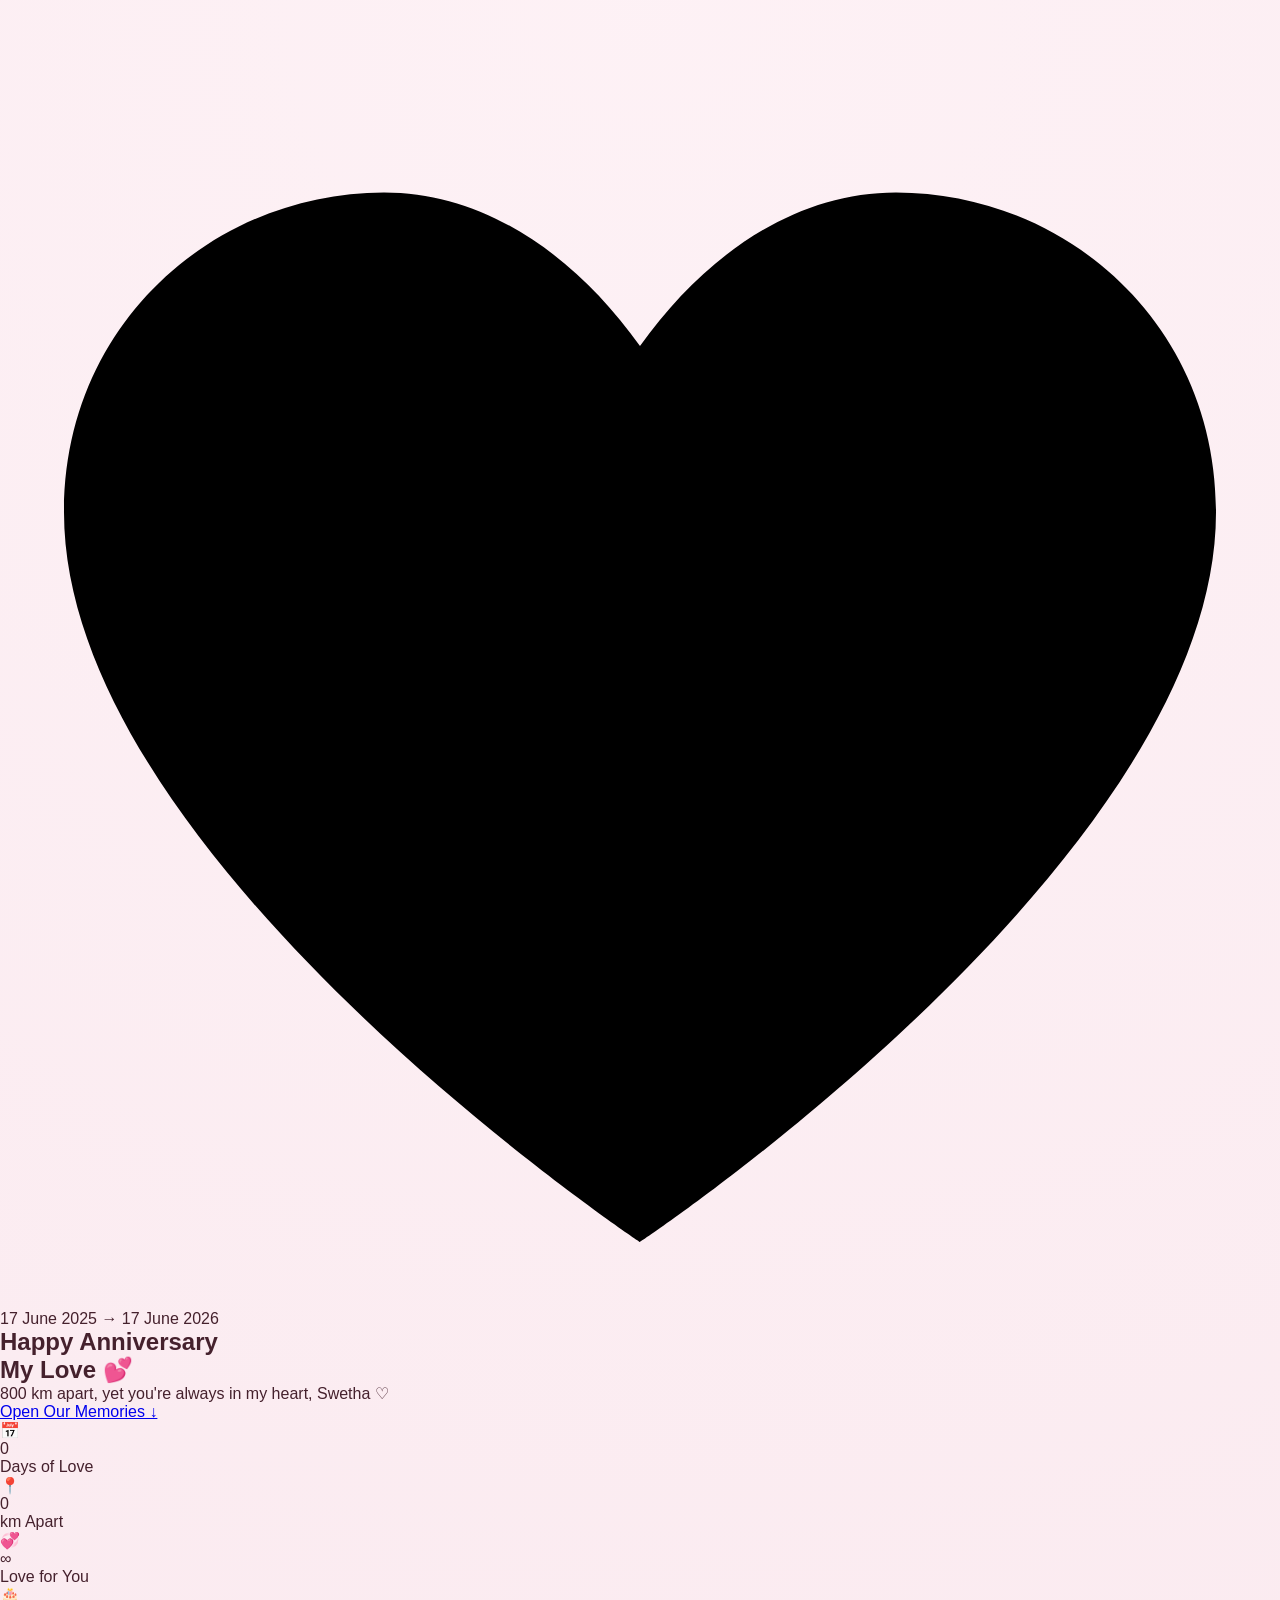
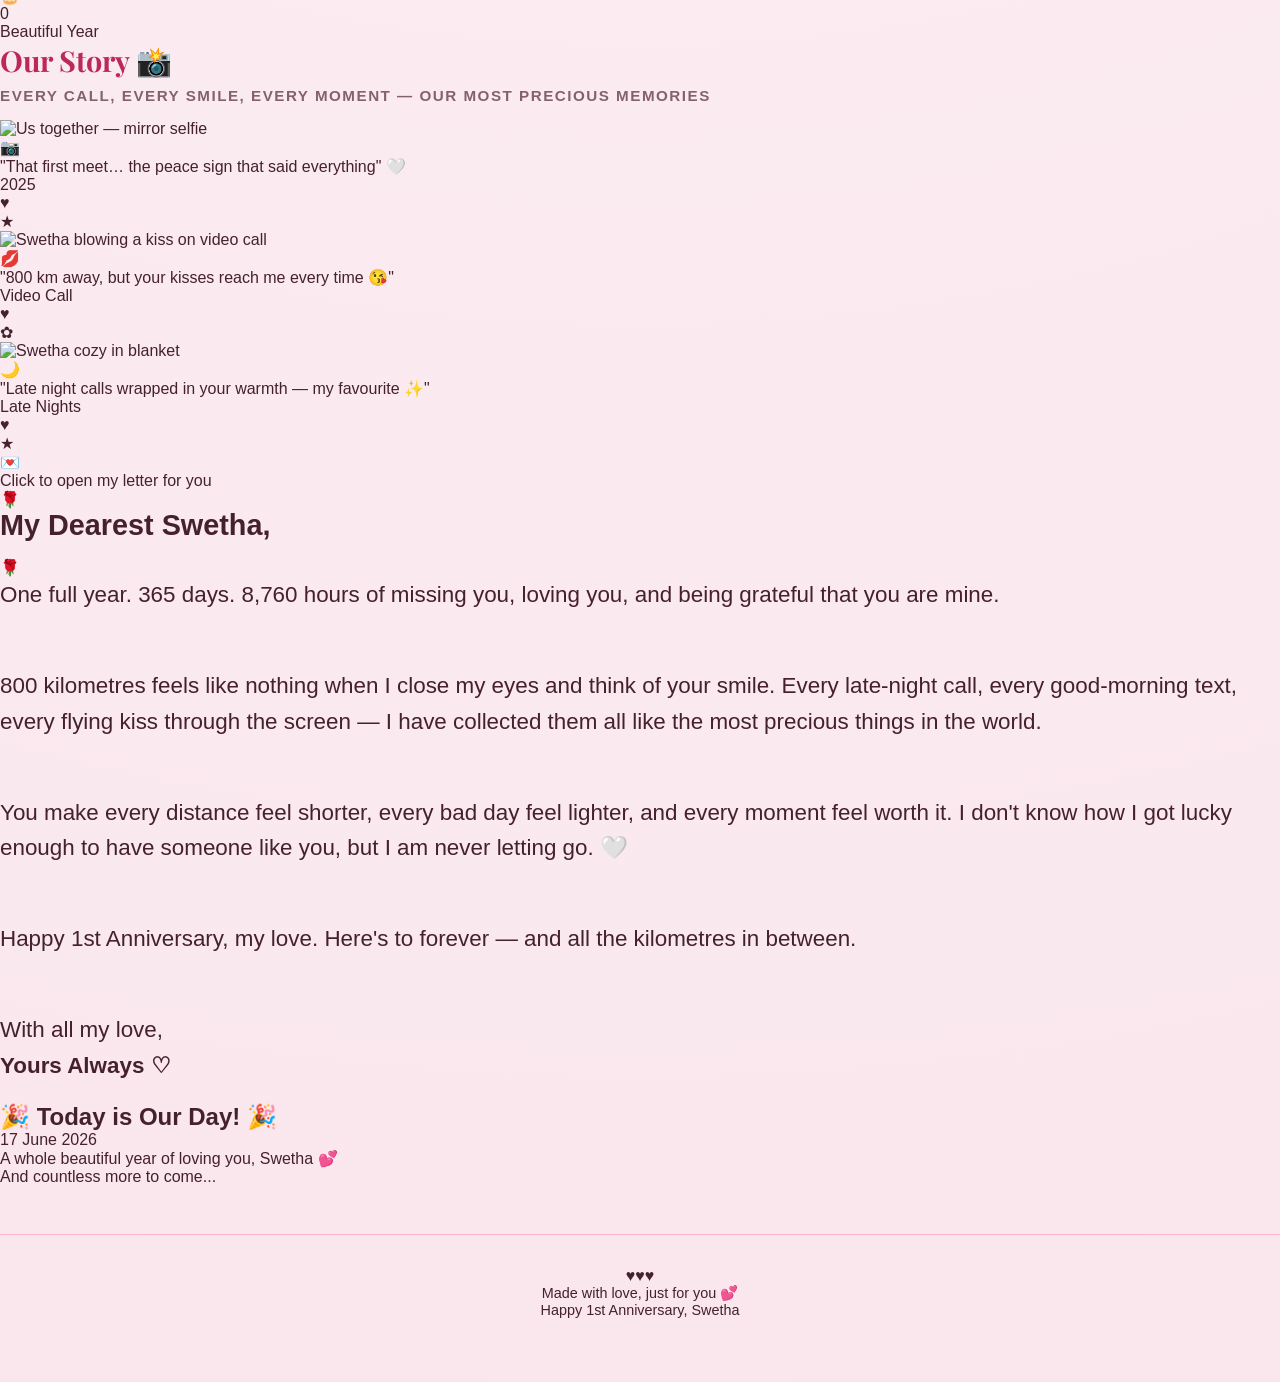
==== commit 41d3fedf: "Add files via upload" ====
--- a/index.html
+++ b/index.html
@@ -1,236 +1,172 @@
 <!DOCTYPE html>
 <html lang="en">
 <head>
-    <meta charset="UTF-8">
-    <meta name="viewport" content="width=device-width, initial-scale=1.0">
-    <title>Happy 1st Anniversary Swetha ❤️</title>
-    <!-- Google Fonts -->
-    <link rel="preconnect" href="https://fonts.googleapis.com">
-    <link rel="preconnect" href="https://fonts.gstatic.com" crossorigin>
-    <link href="https://fonts.googleapis.com/css2?family=Caveat:wght@400;700&family=Inter:wght@300;400;500;600&family=Playfair+Display:ital,wght@0,400;0,600;0,700;1,400&display=swap" rel="stylesheet">
-    <!-- FontAwesome for romantic icons -->
-    <link rel="stylesheet" href="https://cdnjs.cloudflare.com/ajax/libs/font-awesome/6.4.0/css/all.min.css">
-    <!-- Custom Style Sheet -->
-    <link rel="stylesheet" href="style.css">
+  <meta charset="UTF-8" />
+  <meta name="viewport" content="width=device-width, initial-scale=1.0"/>
+  <title>Happy Anniversary, Swetha 💕</title>
+  <link rel="preconnect" href="https://fonts.googleapis.com">
+  <link href="https://fonts.googleapis.com/css2?family=Dancing+Script:wght@600;700&family=Lato:wght@300;400;700&family=Playfair+Display:ital,wght@1,600&display=swap" rel="stylesheet">
+  <link rel="stylesheet" href="style.css" />
 </head>
 <body>
-    <!-- Background Canvas for Floating Hearts -->
-    <canvas id="bg-canvas"></canvas>
 
-    <!-- Floating Audio Control -->
-    <button id="music-toggle" class="floating-btn" aria-label="Toggle Music">
-        <i class="fa-solid fa-heart pulse-icon"></i>
-        <span class="btn-tooltip">Play Melody</span>
-    </button>
+  <!-- ✦ FLOATING HEARTS CANVAS ✦ -->
+  <canvas id="heartCanvas"></canvas>
 
-    <!-- Main Content Container -->
-    <main class="container">
-        <!-- Hero / Header Section -->
-        <header class="hero-section">
-            <div class="glass-card hero-card">
-                <span class="badge">June 17</span>
-                <h1 class="main-title">Pramin & Swetha</h1>
-                <p class="subtitle">Celebrating 1 Year of Love & Togetherness</p>
-                <div class="heart-divider">
-                    <span class="line"></span>
-                    <i class="fa-solid fa-heart-pulse"></i>
-                    <span class="line"></span>
-                </div>
-                
-                <!-- Countdown Widget -->
-                <div id="countdown-container" class="countdown-widget">
-                    <h2 class="section-subtitle">Our Anniversary Countdown</h2>
-                    <div class="timer-grid">
-                        <div class="time-block">
-                            <span class="time-num" id="days">00</span>
-                            <span class="time-label">Days</span>
-                        </div>
-                        <div class="time-block">
-                            <span class="time-num" id="hours">00</span>
-                            <span class="time-label">Hours</span>
-                        </div>
-                        <div class="time-block">
-                            <span class="time-num" id="minutes">00</span>
-                            <span class="time-label">Mins</span>
-                        </div>
-                        <div class="time-block">
-                            <span class="time-num" id="seconds">00</span>
-                            <span class="time-label">Secs</span>
-                        </div>
-                    </div>
-                    <div id="celebration-msg" class="celebration-msg hidden">
-                        <i class="fa-solid fa-sparkles icon-left"></i>
-                        <span>Happy 1st Anniversary, my love!</span>
-                        <i class="fa-solid fa-sparkles icon-right"></i>
-                    </div>
-                </div>
-            </div>
-        </header>
+  <!-- ✦ HERO SECTION ✦ -->
+  <section class="hero" id="hero">
+    <div class="hero-content">
+      <div class="heart-pulse" id="mainHeart">
+        <svg viewBox="0 0 100 90" xmlns="http://www.w3.org/2000/svg">
+          <path d="M50 85 C50 85 5 55 5 28 C5 13 17 3 30 3 C38 3 45 8 50 15 C55 8 62 3 70 3 C83 3 95 13 95 28 C95 55 50 85 50 85Z"/>
+        </svg>
+      </div>
+      <p class="hero-subtitle">17 June 2025 → 17 June 2026</p>
+      <h1 class="hero-title">Happy Anniversary<br/><span class="hero-name">My Love 💕</span></h1>
+      <p class="hero-tagline">800 km apart, yet you're always in my heart, Swetha ♡</p>
+      <a href="#scrapbook" class="cta-btn">Open Our Memories ↓</a>
+    </div>
+    <div class="scroll-indicator">
+      <span></span><span></span><span></span>
+    </div>
+  </section>
 
-        <!-- Distance Slider Section -->
-        <section class="section distance-section">
-            <div class="glass-card distance-card">
-                <h2 class="section-title"><i class="fa-solid fa-map-location-dot"></i> Bridging the Distance</h2>
-                <p class="section-description">
-                    800 kilometers apart, yet closer than ever. Drag the slider below to bring our hearts together and unlock a special surprise.
-                </p>
-                
-                <div class="slider-wrapper">
-                    <div class="slider-track-visual">
-                        <div class="location-label left-label">Pramin</div>
-                        <div class="location-label right-label">Swetha</div>
-                        <div class="connecting-line" id="slider-line"></div>
-                        <div class="heart-node left-node"><i class="fa-solid fa-heart"></i></div>
-                        <div class="heart-node right-node" id="swetha-heart"><i class="fa-solid fa-heart"></i></div>
-                    </div>
-                    
-                    <input type="range" min="0" max="800" value="800" class="distance-slider" id="distance-slider" aria-label="Distance Slider">
-                    
-                    <div class="distance-status">
-                        <span class="distance-text"><i class="fa-solid fa-arrows-left-right"></i> Distance: <strong id="distance-val">800</strong> km</span>
-                    </div>
-                </div>
-            </div>
-        </section>
+  <!-- ✦ LOVE METER SECTION ✦ -->
+  <section class="love-stats">
+    <div class="stats-grid">
+      <div class="stat-card" data-value="365" data-label="Days Together">
+        <div class="stat-icon">📅</div>
+        <div class="stat-number" id="days">0</div>
+        <div class="stat-label">Days of Love</div>
+      </div>
+      <div class="stat-card" data-value="800" data-label="km Apart">
+        <div class="stat-icon">📍</div>
+        <div class="stat-number" id="km">0</div>
+        <div class="stat-label">km Apart</div>
+      </div>
+      <div class="stat-card" data-value="∞" data-label="Love">
+        <div class="stat-icon">💞</div>
+        <div class="stat-number infinity">∞</div>
+        <div class="stat-label">Love for You</div>
+      </div>
+      <div class="stat-card" data-value="1" data-label="Anniversary">
+        <div class="stat-icon">🎂</div>
+        <div class="stat-number" id="anni">0</div>
+        <div class="stat-label">Beautiful Year</div>
+      </div>
+    </div>
+  </section>
 
-        <!-- Sealed Love Letter Section (Initially locked/blur) -->
-        <section class="section letter-section locked" id="letter-section">
-            <div class="glass-card envelope-card">
-                <div class="lock-overlay" id="lock-overlay">
-                    <div class="lock-box">
-                        <i class="fa-solid fa-lock lock-icon"></i>
-                        <h3>Love Letter Locked</h3>
-                        <p>Bring the distance down to 0 km to read the letter.</p>
-                    </div>
-                </div>
-                
-                <div class="envelope-container">
-                    <!-- Sealed Envelope -->
-                    <div class="envelope" id="envelope">
-                        <div class="envelope-back"></div>
-                        <div class="envelope-paper" id="envelope-paper">
-                            <div class="paper-content">
-                                <div class="letter-header">
-                                    <h3>My Sweetest Swetha,</h3>
-                                </div>
-                                <div class="letter-body">
-                                    <div class="editable-content" contenteditable="true" id="love-letter-text">
-                                        <p>Happy 1st Anniversary, my love! ❤️</p>
-                                        <p>Looking back at this past year, I am filled with so much gratitude. Despite the 800 kilometers separating us, every single day with you has felt incredibly close. You've brought so much warmth, laughter, and light into my life.</p>
-                                        <p>I still remember our late-night calls, the countdowns to our meetups, and the sweet messages that kept me going. Thank you for your patience, your trust, and your beautiful love that knows no distance.</p>
-                                        <p>I promise to stand by you, to celebrate your joys, to comfort you in hard times, and to keep making beautiful memories together. Here's to surviving the distance, growing stronger together, and to many more years of love.</p>
-                                        <p class="signature">Yours forever,<br>Pramin</p>
-                                    </div>
-                                    <div class="letter-footer-note">(You can edit this letter to personalize your message. Changes are saved automatically!)</div>
-                                </div>
-                            </div>
-                        </div>
-                        <div class="envelope-front"></div>
-                        <div class="envelope-top" id="envelope-top"></div>
-                        <!-- Wax Seal -->
-                        <div class="wax-seal" id="wax-seal">
-                            <span class="seal-heart">❤</span>
-                        </div>
-                    </div>
-                </div>
-            </div>
-        </section>
+  <!-- ✦ SCRAPBOOK SECTION ✦ -->
+  <section class="scrapbook" id="scrapbook">
+    <div class="section-header">
+      <h2 class="section-title">Our Story 📸</h2>
+      <p class="section-subtitle">Every call, every smile, every moment — our most precious memories</p>
+    </div>
 
-        <!-- Polaroid Scrapbook Section -->
-        <section class="section scrapbook-section">
-            <div class="glass-card scrapbook-card">
-                <h2 class="section-title"><i class="fa-solid fa-images"></i> Our Polaroid Scrapbook</h2>
-                <p class="section-description">
-                    Moments frozen in time, keeping us together when we're apart. Add your own memories to the board!
-                </p>
-                
-                <div class="scrapbook-board" id="scrapbook-board">
-                    <!-- Initial polaroids will be dynamically generated by JS, or fallback to these: -->
-                    <div class="polaroid-card sample-card" style="transform: rotate(-3deg);">
-                        <div class="polaroid-tape"></div>
-                        <div class="polaroid-img-placeholder">
-                            <i class="fa-solid fa-heart-pulse"></i>
-                        </div>
-                        <div class="polaroid-caption">Where it all began ✨</div>
-                    </div>
-                    
-                    <div class="polaroid-card sample-card" style="transform: rotate(4deg);">
-                        <div class="polaroid-tape"></div>
-                        <div class="polaroid-img-placeholder">
-                            <i class="fa-solid fa-moon"></i>
-                        </div>
-                        <div class="polaroid-caption">Late Night Calls 📞</div>
-                    </div>
+    <div class="scrapbook-grid">
 
-                    <!-- Upload new photo card -->
-                    <div class="polaroid-card upload-card" id="upload-polaroid-btn">
-                        <div class="polaroid-tape"></div>
-                        <div class="upload-trigger">
-                            <i class="fa-solid fa-circle-plus upload-plus-icon"></i>
-                            <span>Add Memory</span>
-                        </div>
-                        <input type="file" id="image-uploader" accept="image/*" class="hidden">
-                    </div>
-                </div>
-            </div>
-        </section>
+      <!-- Photo 1 -->
+      <div class="scrap-card card-1" data-tilt>
+        <div class="tape tape-top-left"></div>
+        <div class="tape tape-top-right"></div>
+        <div class="photo-wrapper">
+          <img src="images/photo1.jpg" alt="Us together — mirror selfie" />
+        </div>
+        <div class="scrap-note">
+          <span class="note-icon">📷</span>
+          <p>"That first meet… the peace sign that said everything" 🤍</p>
+          <span class="note-date">2025</span>
+        </div>
+        <div class="heart-sticker s1">♥</div>
+        <div class="star-sticker s1">★</div>
+      </div>
 
-        <!-- Romantic Timeline Section -->
-        <section class="section timeline-section">
-            <div class="glass-card timeline-card">
-                <h2 class="section-title"><i class="fa-solid fa-timeline"></i> Our First Year Journey</h2>
-                <p class="section-description">A beautiful year of building dreams, bridging miles, and growing closer.</p>
-                
-                <div class="timeline">
-                    <div class="timeline-item">
-                        <div class="timeline-dot"></div>
-                        <div class="timeline-date">June 17, 2025</div>
-                        <div class="timeline-content">
-                            <h3>The Spark ✨</h3>
-                            <p>Our beautiful journey officially began. Two hearts connected, paving the way for an unforgettable bond.</p>
-                        </div>
-                    </div>
+      <!-- Photo 2 -->
+      <div class="scrap-card card-2" data-tilt>
+        <div class="tape tape-top-center"></div>
+        <div class="photo-wrapper">
+          <img src="images/photo2.jpg" alt="Swetha blowing a kiss on video call" />
+        </div>
+        <div class="scrap-note">
+          <span class="note-icon">💋</span>
+          <p>"800 km away, but your kisses reach me every time 😘"</p>
+          <span class="note-date">Video Call</span>
+        </div>
+        <div class="heart-sticker s2">♥</div>
+        <div class="star-sticker s2">✿</div>
+      </div>
 
-                    <div class="timeline-item">
-                        <div class="timeline-dot"></div>
-                        <div class="timeline-date">October 2025</div>
-                        <div class="timeline-content">
-                            <h3>Midnight Calls & Shared Dreams 🌙</h3>
-                            <p>As the distance became real, our phone screens became our windows. We spent hours sharing dreams, laughter, and comfort.</p>
-                        </div>
-                    </div>
+      <!-- Photo 3 -->
+      <div class="scrap-card card-3" data-tilt>
+        <div class="tape tape-top-left"></div>
+        <div class="tape tape-top-right"></div>
+        <div class="photo-wrapper">
+          <img src="images/photo3.jpg" alt="Swetha cozy in blanket" />
+        </div>
+        <div class="scrap-note">
+          <span class="note-icon">🌙</span>
+          <p>"Late night calls wrapped in your warmth — my favourite ✨"</p>
+          <span class="note-date">Late Nights</span>
+        </div>
+        <div class="heart-sticker s3">♥</div>
+        <div class="star-sticker s3">★</div>
+      </div>
 
-                    <div class="timeline-item">
-                        <div class="timeline-dot"></div>
-                        <div class="timeline-date">February 2026</div>
-                        <div class="timeline-content">
-                            <h3>The Warmth of Reunion 🤗</h3>
-                            <p>Meeting up and realizing that distance means nothing when someone means everything. The 800 kilometers dissolved instantly.</p>
-                        </div>
-                    </div>
+    </div>
+  </section>
 
-                    <div class="timeline-item">
-                        <div class="timeline-dot"></div>
-                        <div class="timeline-date">June 17, 2026</div>
-                        <div class="timeline-content">
-                            <h3>1 Year Anniversary ❤️</h3>
-                            <p>Happy 1st Anniversary! Today we celebrate our patience, our loyalty, and the promise of a beautiful forever.</p>
-                        </div>
-                    </div>
-                </div>
-            </div>
-        </section>
+  <!-- ✦ LOVE LETTER SECTION ✦ -->
+  <section class="letter-section" id="letter">
+    <div class="letter-envelope" id="envelope">
+      <div class="envelope-flap"></div>
+      <div class="envelope-body">
+        <div class="envelope-icon">💌</div>
+        <p>Click to open my letter for you</p>
+      </div>
+    </div>
 
-        <!-- Footer -->
-        <footer class="footer">
-            <p>Made with ❤️ by Pramin for Swetha</p>
-            <p class="copyright">© 2026 | All Rights Reserved</p>
-        </footer>
-    </main>
+    <div class="letter-content" id="letterContent">
+      <div class="letter-paper">
+        <div class="letter-header">
+          <span class="letter-rose">🌹</span>
+          <h3>My Dearest Swetha,</h3>
+          <span class="letter-rose">🌹</span>
+        </div>
+        <div class="letter-body">
+          <p>One full year. 365 days. 8,760 hours of missing you, loving you, and being grateful that you are mine.</p>
+          <br/>
+          <p>800 kilometres feels like nothing when I close my eyes and think of your smile. Every late-night call, every good-morning text, every flying kiss through the screen — I have collected them all like the most precious things in the world.</p>
+          <br/>
+          <p>You make every distance feel shorter, every bad day feel lighter, and every moment feel worth it. I don't know how I got lucky enough to have someone like you, but I am never letting go. 🤍</p>
+          <br/>
+          <p>Happy 1st Anniversary, my love. Here's to forever — and all the kilometres in between.</p>
+          <br/>
+          <p class="letter-sign">With all my love,<br/><strong>Yours Always ♡</strong></p>
+        </div>
+      </div>
+    </div>
+  </section>
 
-    <!-- App JS -->
-    <script src="app.js"></script>
+  <!-- ✦ COUNTDOWN SECTION ✦ -->
+  <section class="countdown-section">
+    <div class="countdown-wrapper">
+      <h2>🎉 Today is Our Day! 🎉</h2>
+      <p class="anniversary-date">17 June 2026</p>
+      <div class="fireworks" id="fireworks"></div>
+      <p class="countdown-msg">A whole beautiful year of loving you, Swetha 💕<br/>And countless more to come...</p>
+    </div>
+  </section>
+
+  <!-- ✦ FOOTER ✦ -->
+  <footer class="footer">
+    <div class="footer-hearts">
+      <span>♥</span><span>♥</span><span>♥</span>
+    </div>
+    <p>Made with love, just for you 💕</p>
+    <p class="footer-sub">Happy 1st Anniversary, Swetha</p>
+  </footer>
+
+  <script src="script.js"></script>
 </body>
 </html>
-
- 
--- a/style.css
+++ b/style.css
@@ -974,3 +974,4 @@
         top: 6px;
     }
 }
+
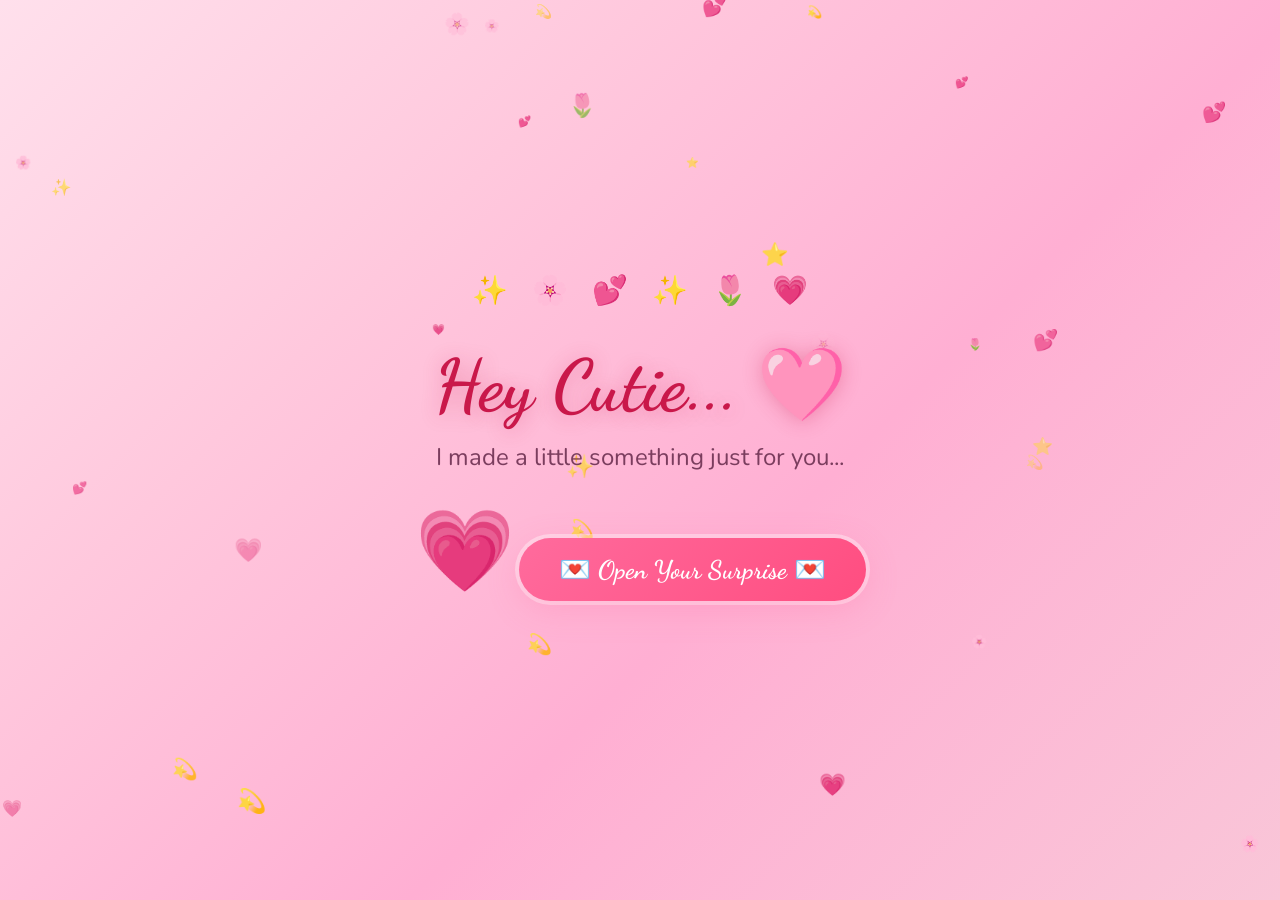
==== commit e07c25f5: "Add files via upload" ====
--- a/index.html
+++ b/index.html
@@ -2,171 +2,379 @@
 <html lang="en">
 <head>
   <meta charset="UTF-8" />
-  <meta name="viewport" content="width=device-width, initial-scale=1.0"/>
-  <title>Happy Anniversary, Swetha 💕</title>
-  <link rel="preconnect" href="https://fonts.googleapis.com">
-  <link href="https://fonts.googleapis.com/css2?family=Dancing+Script:wght@600;700&family=Lato:wght@300;400;700&family=Playfair+Display:ital,wght@1,600&display=swap" rel="stylesheet">
+  <meta name="viewport" content="width=device-width, initial-scale=1.0" />
+  <title>Happy Birthday, My Love 💕</title>
+  <meta name="description" content="A special birthday surprise made with all my love, just for you." />
+  <link rel="preconnect" href="https://fonts.googleapis.com" />
+  <link rel="preconnect" href="https://fonts.gstatic.com" crossorigin />
+  <link href="https://fonts.googleapis.com/css2?family=Dancing+Script:wght@400;500;600;700&family=Nunito:wght@300;400;500;600;700&family=Playfair+Display:ital,wght@0,400;0,700;1,400&display=swap" rel="stylesheet" />
   <link rel="stylesheet" href="style.css" />
 </head>
 <body>
 
-  <!-- ✦ FLOATING HEARTS CANVAS ✦ -->
-  <canvas id="heartCanvas"></canvas>
-
-  <!-- ✦ HERO SECTION ✦ -->
-  <section class="hero" id="hero">
+<!-- ===================== OPENING SCREEN ===================== -->
+<div id="opening-screen" class="opening-screen">
+  <div class="opening-bg">
+    <canvas id="opening-canvas"></canvas>
+  </div>
+  <div class="opening-content">
+    <div class="opening-sparkles">
+      <span class="sparkle s1">✨</span>
+      <span class="sparkle s2">🌸</span>
+      <span class="sparkle s3">💕</span>
+      <span class="sparkle s4">✨</span>
+      <span class="sparkle s5">🌷</span>
+      <span class="sparkle s6">💗</span>
+    </div>
+    <div class="opening-text">
+      <p class="hey-cutie">Hey Cutie... 🩷</p>
+      <p class="made-for-you">I made a little something just for you...</p>
+      <div class="big-heart-anim">💗</div>
+      <button id="open-surprise-btn" class="open-btn">
+        <span>💌 Open Your Surprise 💌</span>
+      </button>
+    </div>
+  </div>
+</div>
+
+<!-- ===================== MAIN WEBSITE ===================== -->
+<div id="main-site" class="main-site hidden">
+
+  <!-- Floating hearts background -->
+  <div id="floating-hearts-container" class="floating-hearts-container"></div>
+
+  <!-- Custom cursor heart -->
+  <div id="cursor-heart" class="cursor-heart">💗</div>
+
+  <!-- ===== HERO SECTION ===== -->
+  <section id="hero" class="section hero-section">
+    <div class="hero-bg-gradient"></div>
     <div class="hero-content">
-      <div class="heart-pulse" id="mainHeart">
-        <svg viewBox="0 0 100 90" xmlns="http://www.w3.org/2000/svg">
-          <path d="M50 85 C50 85 5 55 5 28 C5 13 17 3 30 3 C38 3 45 8 50 15 C55 8 62 3 70 3 C83 3 95 13 95 28 C95 55 50 85 50 85Z"/>
-        </svg>
-      </div>
-      <p class="hero-subtitle">17 June 2025 → 17 June 2026</p>
-      <h1 class="hero-title">Happy Anniversary<br/><span class="hero-name">My Love 💕</span></h1>
-      <p class="hero-tagline">800 km apart, yet you're always in my heart, Swetha ♡</p>
-      <a href="#scrapbook" class="cta-btn">Open Our Memories ↓</a>
-    </div>
-    <div class="scroll-indicator">
-      <span></span><span></span><span></span>
-    </div>
-  </section>
-
-  <!-- ✦ LOVE METER SECTION ✦ -->
-  <section class="love-stats">
-    <div class="stats-grid">
-      <div class="stat-card" data-value="365" data-label="Days Together">
-        <div class="stat-icon">📅</div>
-        <div class="stat-number" id="days">0</div>
-        <div class="stat-label">Days of Love</div>
-      </div>
-      <div class="stat-card" data-value="800" data-label="km Apart">
-        <div class="stat-icon">📍</div>
-        <div class="stat-number" id="km">0</div>
-        <div class="stat-label">km Apart</div>
-      </div>
-      <div class="stat-card" data-value="∞" data-label="Love">
-        <div class="stat-icon">💞</div>
-        <div class="stat-number infinity">∞</div>
-        <div class="stat-label">Love for You</div>
-      </div>
-      <div class="stat-card" data-value="1" data-label="Anniversary">
-        <div class="stat-icon">🎂</div>
-        <div class="stat-number" id="anni">0</div>
-        <div class="stat-label">Beautiful Year</div>
-      </div>
-    </div>
-  </section>
-
-  <!-- ✦ SCRAPBOOK SECTION ✦ -->
-  <section class="scrapbook" id="scrapbook">
-    <div class="section-header">
-      <h2 class="section-title">Our Story 📸</h2>
-      <p class="section-subtitle">Every call, every smile, every moment — our most precious memories</p>
-    </div>
-
-    <div class="scrapbook-grid">
-
-      <!-- Photo 1 -->
-      <div class="scrap-card card-1" data-tilt>
-        <div class="tape tape-top-left"></div>
-        <div class="tape tape-top-right"></div>
-        <div class="photo-wrapper">
-          <img src="images/photo1.jpg" alt="Us together — mirror selfie" />
-        </div>
-        <div class="scrap-note">
-          <span class="note-icon">📷</span>
-          <p>"That first meet… the peace sign that said everything" 🤍</p>
-          <span class="note-date">2025</span>
-        </div>
-        <div class="heart-sticker s1">♥</div>
-        <div class="star-sticker s1">★</div>
-      </div>
-
-      <!-- Photo 2 -->
-      <div class="scrap-card card-2" data-tilt>
-        <div class="tape tape-top-center"></div>
-        <div class="photo-wrapper">
-          <img src="images/photo2.jpg" alt="Swetha blowing a kiss on video call" />
-        </div>
-        <div class="scrap-note">
-          <span class="note-icon">💋</span>
-          <p>"800 km away, but your kisses reach me every time 😘"</p>
-          <span class="note-date">Video Call</span>
-        </div>
-        <div class="heart-sticker s2">♥</div>
-        <div class="star-sticker s2">✿</div>
-      </div>
-
-      <!-- Photo 3 -->
-      <div class="scrap-card card-3" data-tilt>
-        <div class="tape tape-top-left"></div>
-        <div class="tape tape-top-right"></div>
-        <div class="photo-wrapper">
-          <img src="images/photo3.jpg" alt="Swetha cozy in blanket" />
-        </div>
-        <div class="scrap-note">
-          <span class="note-icon">🌙</span>
-          <p>"Late night calls wrapped in your warmth — my favourite ✨"</p>
-          <span class="note-date">Late Nights</span>
-        </div>
-        <div class="heart-sticker s3">♥</div>
-        <div class="star-sticker s3">★</div>
-      </div>
-
-    </div>
-  </section>
-
-  <!-- ✦ LOVE LETTER SECTION ✦ -->
-  <section class="letter-section" id="letter">
-    <div class="letter-envelope" id="envelope">
-      <div class="envelope-flap"></div>
-      <div class="envelope-body">
-        <div class="envelope-icon">💌</div>
-        <p>Click to open my letter for you</p>
-      </div>
-    </div>
-
-    <div class="letter-content" id="letterContent">
-      <div class="letter-paper">
-        <div class="letter-header">
-          <span class="letter-rose">🌹</span>
-          <h3>My Dearest Swetha,</h3>
-          <span class="letter-rose">🌹</span>
-        </div>
-        <div class="letter-body">
-          <p>One full year. 365 days. 8,760 hours of missing you, loving you, and being grateful that you are mine.</p>
-          <br/>
-          <p>800 kilometres feels like nothing when I close my eyes and think of your smile. Every late-night call, every good-morning text, every flying kiss through the screen — I have collected them all like the most precious things in the world.</p>
-          <br/>
-          <p>You make every distance feel shorter, every bad day feel lighter, and every moment feel worth it. I don't know how I got lucky enough to have someone like you, but I am never letting go. 🤍</p>
-          <br/>
-          <p>Happy 1st Anniversary, my love. Here's to forever — and all the kilometres in between.</p>
-          <br/>
-          <p class="letter-sign">With all my love,<br/><strong>Yours Always ♡</strong></p>
-        </div>
-      </div>
-    </div>
-  </section>
-
-  <!-- ✦ COUNTDOWN SECTION ✦ -->
-  <section class="countdown-section">
-    <div class="countdown-wrapper">
-      <h2>🎉 Today is Our Day! 🎉</h2>
-      <p class="anniversary-date">17 June 2026</p>
-      <div class="fireworks" id="fireworks"></div>
-      <p class="countdown-msg">A whole beautiful year of loving you, Swetha 💕<br/>And countless more to come...</p>
-    </div>
-  </section>
-
-  <!-- ✦ FOOTER ✦ -->
-  <footer class="footer">
-    <div class="footer-hearts">
-      <span>♥</span><span>♥</span><span>♥</span>
-    </div>
-    <p>Made with love, just for you 💕</p>
-    <p class="footer-sub">Happy 1st Anniversary, Swetha</p>
-  </footer>
-
-  <script src="script.js"></script>
+      <div class="hero-photo-wrapper">
+        <div class="hero-photo-ring">
+          <div class="hero-photo-frame" id="hero-photo-frame">
+            <img id="hero-photo" src="" alt="Our Photo" class="hero-img" onerror="this.style.display='none'; document.getElementById('hero-photo-placeholder').style.display='flex'" />
+            <div id="hero-photo-placeholder" class="hero-placeholder">
+              <span>📸</span>
+              <p>Your Photo Here</p>
+            </div>
+          </div>
+        </div>
+        <div class="photo-floating-hearts">
+          <span class="ph ph1">💕</span>
+          <span class="ph ph2">💗</span>
+          <span class="ph ph3">🌸</span>
+          <span class="ph ph4">✨</span>
+          <span class="ph ph5">💖</span>
+        </div>
+      </div>
+      <div class="hero-text">
+        <h1 class="hero-title">Happy Birthday, <span class="her-name" id="hero-name">My Love</span> 🎂🩷</h1>
+        <p class="hero-sub">To the cutest person in my world...</p>
+        <p class="hero-desc">Today is all about <strong>YOU.</strong> 💕</p>
+        <div class="hero-hearts">💗 &nbsp; 💕 &nbsp; 💖</div>
+      </div>
+    </div>
+    <div class="scroll-hint">Scroll to explore 🌸</div>
+  </section>
+
+  <!-- ===== MUSIC PLAYER ===== -->
+  <section id="music-section" class="section music-section">
+    <div class="section-inner">
+      <h2 class="section-title">🎵 Our Song 🩷</h2>
+      <div class="music-card">
+        <div class="music-album" id="music-album">
+          <img id="music-photo" src="" alt="Album Art" onerror="this.style.display='none'; document.getElementById('music-placeholder').style.display='flex'" />
+          <div id="music-placeholder" class="music-placeholder-icon">🎵</div>
+        </div>
+        <div class="music-info">
+          <p class="music-song-name" id="song-name">Our Special Song</p>
+          <p class="music-artist">Just For You 🩷</p>
+          <div class="music-notes hidden" id="music-notes">
+            <span>🎵</span><span>♪</span><span>♫</span><span>🎶</span><span>♪</span>
+          </div>
+          <div class="music-controls">
+            <button class="music-btn" id="play-pause-btn" onclick="togglePlay()">▶️</button>
+            <div class="volume-wrap">
+              <button class="music-btn small" id="mute-btn" onclick="toggleMute()">🔊</button>
+              <input type="range" id="volume-slider" min="0" max="1" step="0.01" value="0.8" oninput="setVolume(this.value)" />
+            </div>
+          </div>
+          <div class="music-progress-wrap">
+            <div class="music-progress-bar">
+              <div class="music-progress-fill" id="music-progress-fill"></div>
+            </div>
+            <span class="music-time" id="music-time">0:00</span>
+          </div>
+          <audio id="birthday-audio" loop>
+            <source id="audio-source" src="" type="audio/mpeg" />
+          </audio>
+          <label class="upload-label" for="audio-upload">🎵 Upload Your Song</label>
+          <input type="file" id="audio-upload" accept="audio/*" class="hidden-input" onchange="loadAudio(this)" />
+        </div>
+      </div>
+    </div>
+  </section>
+
+  <!-- ===== LOVE LETTER ===== -->
+  <section id="letter-section" class="section letter-section">
+    <div class="section-inner">
+      <h2 class="section-title">You have a letter 💌</h2>
+      <div class="envelope-wrap" id="envelope-wrap" onclick="openEnvelope()">
+        <div class="envelope" id="envelope">
+          <div class="envelope-flap" id="envelope-flap"></div>
+          <div class="envelope-body">
+            <span class="envelope-heart">💌</span>
+            <p class="click-to-open">Click to open 🩷</p>
+          </div>
+        </div>
+      </div>
+      <div class="letter-paper hidden" id="letter-paper">
+        <div class="letter-hearts">
+          <span>💗</span><span>🌸</span><span>💕</span><span>✨</span><span>💗</span>
+        </div>
+        <div class="letter-content" id="letter-content">
+          <p class="letter-salutation">My Dearest,</p>
+          <p class="letter-body" id="letter-body">
+            Happy Birthday, my love. 🩷<br><br>
+            I don't have the perfect words, but I know this — you make every single day feel like something worth living. Your smile is my favorite thing in this world, and I'd cross every ocean just to see it.<br><br>
+            On this special day, I want you to know that loving you is the best thing that ever happened to me. You are my sunshine, my calm, and my adventure all at once.<br><br>
+            I hope today makes you feel as loved as you've made me feel every single day.<br><br>
+            Happy Birthday, beautiful. This is just for you. 💕
+          </p>
+          <p class="letter-sign">With all my love,<br><em id="letter-sign-name">Forever Yours 💗</em></p>
+        </div>
+        <div class="letter-edit-btn-wrap">
+          <button class="edit-btn" onclick="editLetter()">✏️ Edit Letter</button>
+        </div>
+      </div>
+    </div>
+  </section>
+
+  <!-- ===== REASONS I LOVE YOU ===== -->
+  <section id="reasons-section" class="section reasons-section">
+    <div class="section-inner">
+      <h2 class="section-title">Just A Few Reasons Why I Love You... 🥹💕</h2>
+      <div class="reasons-grid" id="reasons-grid">
+        <!-- Filled by JS -->
+      </div>
+      <button class="add-reason-btn" onclick="addReason()">+ Add Your Own Reason 💕</button>
+    </div>
+  </section>
+
+  <!-- ===== BIRTHDAY CAKE ===== -->
+  <section id="cake-section" class="section cake-section">
+    <div class="section-inner">
+      <h2 class="section-title">Make A Wish, Birthday Girl 🎂💕</h2>
+      <div class="cake-container" id="cake-container">
+        <div class="cake-candles" id="cake-candles">
+          <!-- Candles -->
+        </div>
+        <div class="cake-body">
+          <div class="cake-top-layer">
+            <div class="cake-decoration">🌸 🩷 🌸</div>
+          </div>
+          <div class="cake-mid-layer"></div>
+          <div class="cake-bottom-layer"></div>
+          <div class="cake-plate"></div>
+        </div>
+        <p class="cake-hint" id="cake-hint">Click the candles to blow them out! 🕯️</p>
+        <div class="wish-message hidden" id="wish-message">
+          <p class="wish-granted">Wish granted! 💗</p>
+          <p class="wish-text">My wish is that I get to see you smile for many, many more birthdays. 🌸</p>
+        </div>
+      </div>
+    </div>
+  </section>
+
+  <!-- ===== PHOTO GALLERY ===== -->
+  <section id="gallery-section" class="section gallery-section">
+    <div class="section-inner">
+      <h2 class="section-title">Our Little Memories 📸💕</h2>
+      <div class="gallery-grid" id="gallery-grid">
+        <!-- Polaroid cards populated by JS -->
+      </div>
+      <label class="upload-photos-btn" for="photo-upload">📸 Add More Photos 💕</label>
+      <input type="file" id="photo-upload" accept="image/*" multiple class="hidden-input" onchange="addPhotos(this)" />
+    </div>
+  </section>
+
+  <!-- ===== MEMORY TIMELINE ===== -->
+  <section id="timeline-section" class="section timeline-section">
+    <div class="section-inner">
+      <h2 class="section-title">Our Little Story 🦋💕</h2>
+      <div class="timeline" id="timeline">
+        <!-- Populated by JS -->
+      </div>
+      <button class="add-memory-btn" onclick="addMemory()">+ Add A Memory 🦋</button>
+    </div>
+  </section>
+
+  <!-- ===== LOVE COUNTER ===== -->
+  <section id="counter-section" class="section counter-section">
+    <div class="section-inner">
+      <h2 class="section-title">Can You Guess How Much I Love You? 💕</h2>
+      <div class="counters-grid" id="counters-grid">
+        <div class="counter-card">
+          <div class="counter-icon">💕</div>
+          <div class="counter-number" id="counter-days">0</div>
+          <div class="counter-label">Days Together</div>
+        </div>
+        <div class="counter-card">
+          <div class="counter-icon">💬</div>
+          <div class="counter-number" id="counter-msgs">0</div>
+          <div class="counter-label">Messages Sent</div>
+        </div>
+        <div class="counter-card">
+          <div class="counter-icon">😂</div>
+          <div class="counter-number" id="counter-laughs">0</div>
+          <div class="counter-label">Laughs Shared</div>
+        </div>
+        <div class="counter-card">
+          <div class="counter-icon">📸</div>
+          <div class="counter-number" id="counter-memories">0</div>
+          <div class="counter-label">Memories Made</div>
+        </div>
+      </div>
+      <div class="love-meter-wrap">
+        <p class="love-meter-label">❤️ Love Level</p>
+        <div class="love-meter-bar">
+          <div class="love-meter-fill" id="love-meter-fill"></div>
+          <span class="love-meter-text" id="love-meter-text">∞%</span>
+        </div>
+        <p class="love-overflow" id="love-overflow" style="opacity:0">Oops... it broke the counter. 😭💕</p>
+      </div>
+      <div class="counter-config">
+        <button class="edit-btn" onclick="editCounters()">✏️ Edit Numbers</button>
+      </div>
+    </div>
+  </section>
+
+  <!-- ===== SECRET SURPRISE ===== -->
+  <section id="gift-section" class="section gift-section">
+    <div class="section-inner">
+      <h2 class="section-title">Wait... There's One More Thing 🎁</h2>
+      <div class="gift-box-wrap">
+        <div class="gift-box" id="gift-box" onclick="openGift()">
+          <div class="gift-lid" id="gift-lid">
+            <div class="gift-ribbon-h"></div>
+            <div class="gift-ribbon-bow">🎀</div>
+          </div>
+          <div class="gift-body">
+            <div class="gift-ribbon-v"></div>
+          </div>
+          <div class="gift-light" id="gift-light"></div>
+        </div>
+        <p class="gift-hint" id="gift-hint">Click the gift box 🎁</p>
+        <div class="gift-message hidden" id="gift-message">
+          <div class="gift-msg-content">
+            <span class="gift-msg-icon">🩷</span>
+            <p id="gift-msg-text">If I could give you one thing today, I'd give you the chance to see yourself through my eyes... because then you'd know just how incredibly beautiful and special you are to me. 🩷</p>
+          </div>
+        </div>
+      </div>
+    </div>
+  </section>
+
+  <!-- ===== FINAL SECTION ===== -->
+  <section id="final-section" class="section final-section">
+    <div class="final-bg">
+      <canvas id="final-canvas"></canvas>
+    </div>
+    <div class="section-inner final-inner">
+      <div class="final-text">
+        <h2 class="final-title">Happy Birthday, My Beautiful Girl 🩷</h2>
+        <p class="final-line">Thank you for being part of my life.</p>
+        <p class="final-line">I hope this year brings you everything your beautiful heart wishes for. 🌸</p>
+        <p class="final-line big">I love you more than words can say. 💕</p>
+        <div class="final-hearts-anim">
+          <span class="fh1">💗</span>
+          <span class="plus"> + </span>
+          <span class="fh2">💗</span>
+        </div>
+        <button class="replay-btn" onclick="replayStory()">Replay Our Little Story 🥹💕</button>
+      </div>
+      <div class="final-floating">
+        <span class="ff ff1">🌸</span>
+        <span class="ff ff2">💕</span>
+        <span class="ff ff3">✨</span>
+        <span class="ff ff4">🦋</span>
+        <span class="ff ff5">🌷</span>
+        <span class="ff ff6">💗</span>
+        <span class="ff ff7">⭐</span>
+        <span class="ff ff8">🌸</span>
+      </div>
+    </div>
+  </section>
+
+  <!-- ===== CUSTOMIZATION PANEL ===== -->
+  <div class="customize-fab" onclick="toggleCustomizer()" title="Customize">⚙️</div>
+  <div class="customizer-panel hidden" id="customizer-panel">
+    <div class="customizer-header">
+      <h3>✨ Customize</h3>
+      <button class="close-customizer" onclick="toggleCustomizer()">✕</button>
+    </div>
+    <div class="customizer-body">
+      <div class="customize-field">
+        <label>Her Name 💗</label>
+        <input type="text" id="name-input" placeholder="Your girlfriend's name" oninput="updateName(this.value)" />
+      </div>
+      <div class="customize-field">
+        <label>Your Name (Letter Sign) 💌</label>
+        <input type="text" id="your-name-input" placeholder="Your name" oninput="updateYourName(this.value)" />
+      </div>
+      <div class="customize-field">
+        <label>Hero Photo 📸</label>
+        <label class="upload-label" for="hero-photo-upload">Upload Photo</label>
+        <input type="file" id="hero-photo-upload" accept="image/*" class="hidden-input" onchange="loadHeroPhoto(this)" />
+      </div>
+      <div class="customize-field">
+        <label>Days Together 💕</label>
+        <input type="number" id="days-input" placeholder="e.g. 365" oninput="updateCounter('days', this.value)" />
+      </div>
+      <div class="customize-field">
+        <label>Messages Sent 💬</label>
+        <input type="number" id="msgs-input" placeholder="e.g. 10000" oninput="updateCounter('msgs', this.value)" />
+      </div>
+      <div class="customize-field">
+        <label>Laughs Shared 😂</label>
+        <input type="number" id="laughs-input" placeholder="e.g. 5000" oninput="updateCounter('laughs', this.value)" />
+      </div>
+      <div class="customize-field">
+        <label>Memories Made 📸</label>
+        <input type="number" id="mem-input" placeholder="e.g. 200" oninput="updateCounter('memories', this.value)" />
+      </div>
+      <div class="customize-field">
+        <label>Upload Birthday Song 🎵</label>
+        <label class="upload-label" for="audio-upload2">Upload Song</label>
+        <input type="file" id="audio-upload2" accept="audio/*" class="hidden-input" onchange="loadAudio(this)" />
+      </div>
+    </div>
+  </div>
+
+  <!-- Lightbox for gallery -->
+  <div class="lightbox hidden" id="lightbox" onclick="closeLightbox()">
+    <div class="lightbox-inner" onclick="event.stopPropagation()">
+      <button class="lightbox-close" onclick="closeLightbox()">✕</button>
+      <img id="lightbox-img" src="" alt="" />
+      <p id="lightbox-caption"></p>
+      <div class="lightbox-hearts">💗 💕 💖</div>
+    </div>
+  </div>
+
+  <!-- Edit modals -->
+  <div class="modal-overlay hidden" id="modal-overlay" onclick="closeModal()"></div>
+  <div class="edit-modal hidden" id="edit-modal">
+    <div class="modal-header"><h3 id="modal-title">Edit</h3><button onclick="closeModal()">✕</button></div>
+    <div id="modal-body" class="modal-body"></div>
+    <div class="modal-footer"><button class="save-btn" onclick="saveModal()">Save 💗</button></div>
+  </div>
+
+  <!-- Confetti canvas -->
+  <canvas id="confetti-canvas" class="confetti-canvas"></canvas>
+
+</div><!-- end main-site -->
+
+<script src="script.js"></script>
 </body>
 </html>
--- a/style.css
+++ b/style.css
@@ -1,977 +1,1353 @@
-/* Base Variables & Theme */
+/* ============================================================
+   🩷 Birthday Surprise - Dreamy Romantic Pink Theme
+   ============================================================ */
+
+/* ── Fonts & Reset ── */
+*, *::before, *::after { box-sizing: border-box; margin: 0; padding: 0; }
+
 :root {
-    --primary: hsl(340, 80%, 65%);
-    --primary-light: hsl(340, 95%, 85%);
-    --primary-dark: hsl(340, 65%, 45%);
-    --bg-color: hsl(340, 60%, 98%);
-    --text-color: hsl(340, 35%, 20%);
-    --text-muted: hsl(340, 15%, 45%);
-    --cream: hsl(35, 60%, 98%);
-    
-    /* Glassmorphism values */
-    --glass-bg: rgba(255, 255, 255, 0.55);
-    --glass-border: rgba(255, 255, 255, 0.6);
-    --glass-shadow: 0 8px 32px 0 rgba(230, 150, 170, 0.15);
-    
-    /* Fonts */
-    --font-title: 'Playfair Display', serif;
-    --font-body: 'Inter', sans-serif;
-    --font-script: 'Caveat', cursive;
-}
-
-/* Reset and Global Styles */
-* {
-    margin: 0;
-    padding: 0;
-    box-sizing: border-box;
-}
+  --pink-baby:    #ffd6e7;
+  --pink-blush:   #ffb3ce;
+  --pink-light:   #ff8fab;
+  --pink-rose:    #ff6b9d;
+  --pink-deep:    #c9184a;
+  --pink-soft:    #fce4ec;
+  --lavender:     #e8d5f5;
+  --lavender-mid: #c9b1e8;
+  --cream:        #fff5f8;
+  --white:        #ffffff;
+  --text-dark:    #7b3d5e;
+  --text-mid:     #a05070;
+  --text-light:   #c47d96;
+  --shadow-pink:  rgba(255, 107, 157, 0.25);
+  --shadow-soft:  rgba(255, 155, 190, 0.15);
+  --font-cursive: 'Dancing Script', cursive;
+  --font-body:    'Nunito', sans-serif;
+  --font-serif:   'Playfair Display', serif;
+}
+
+html { scroll-behavior: smooth; }
 
 body {
-    font-family: var(--font-body);
-    background: radial-gradient(circle at top, hsl(340, 80%, 97%) 0%, hsl(340, 60%, 94%) 100%);
-    color: var(--text-color);
-    min-height: 100vh;
-    overflow-x: hidden;
-    position: relative;
-    padding-bottom: 2rem;
-}
-
-/* Interactive Canvas Background */
-#bg-canvas {
-    position: fixed;
-    top: 0;
-    left: 0;
-    width: 100vw;
-    height: 100vh;
-    z-index: -1;
-    pointer-events: auto;
-}
-
-/* Layout Container */
-.container {
-    max-width: 900px;
-    margin: 0 auto;
-    padding: 2rem 1rem;
-    display: flex;
-    flex-direction: column;
-    gap: 3rem;
-    z-index: 1;
-    position: relative;
-}
-
-/* Floating Audio Control */
-.floating-btn {
-    position: fixed;
-    bottom: 2rem;
-    right: 2rem;
-    width: 60px;
-    height: 60px;
-    border-radius: 50%;
-    background: var(--primary);
-    border: 3px solid #fff;
-    box-shadow: 0 4px 15px rgba(220, 80, 120, 0.4);
-    cursor: pointer;
-    z-index: 1000;
-    display: flex;
-    align-items: center;
-    justify-content: center;
-    color: white;
-    font-size: 1.5rem;
-    transition: all 0.3s cubic-bezier(0.175, 0.885, 0.32, 1.275);
-}
-
-.floating-btn:hover {
-    transform: scale(1.1);
-    background: var(--primary-dark);
-}
-
-.pulse-icon {
-    animation: heartbeat-anim 1.5s infinite;
-}
-
-@keyframes heartbeat-anim {
-    0%, 100% { transform: scale(1); }
-    25% { transform: scale(1.15); }
-    40% { transform: scale(1); }
-    55% { transform: scale(1.15); }
-}
-
-.btn-tooltip {
-    position: absolute;
-    bottom: 75px;
-    right: 0;
-    background: var(--text-color);
-    color: white;
-    padding: 0.5rem 0.8rem;
-    border-radius: 20px;
-    font-size: 0.75rem;
-    font-weight: 500;
-    white-space: nowrap;
-    opacity: 0;
-    pointer-events: none;
-    transition: opacity 0.3s ease;
-    box-shadow: 0 4px 10px rgba(0,0,0,0.1);
-}
-
-.floating-btn:hover .btn-tooltip {
-    opacity: 1;
-}
-
-/* Glassmorphic Cards */
-.glass-card {
-    background: var(--glass-bg);
-    backdrop-filter: blur(12px);
-    -webkit-backdrop-filter: blur(12px);
-    border: 1px solid var(--glass-border);
-    border-radius: 24px;
-    padding: 2.5rem 2rem;
-    box-shadow: var(--glass-shadow);
-    transition: all 0.4s ease;
-}
-
-.glass-card:hover {
-    box-shadow: 0 12px 40px 0 rgba(230, 150, 170, 0.25);
-}
-
-/* Hero Section */
+  font-family: var(--font-body);
+  background: var(--cream);
+  color: var(--text-dark);
+  overflow-x: hidden;
+  cursor: none;
+}
+
+/* ── Scrollbar ── */
+::-webkit-scrollbar { width: 8px; }
+::-webkit-scrollbar-track { background: var(--pink-soft); }
+::-webkit-scrollbar-thumb { background: var(--pink-light); border-radius: 4px; }
+
+/* ── Custom Cursor ── */
+.cursor-heart {
+  position: fixed;
+  top: 0; left: 0;
+  pointer-events: none;
+  font-size: 18px;
+  z-index: 99999;
+  transform: translate(-50%, -50%);
+  transition: transform 0.1s ease;
+  filter: drop-shadow(0 0 6px var(--pink-light));
+}
+
+/* ══════════════════════════════════════════════
+   OPENING SCREEN
+══════════════════════════════════════════════ */
+.opening-screen {
+  position: fixed;
+  inset: 0;
+  z-index: 9000;
+  display: flex;
+  align-items: center;
+  justify-content: center;
+  background: linear-gradient(135deg, #ffe0ec 0%, #ffc8dd 30%, #ffafd3 60%, #f9c6d8 100%);
+  overflow: hidden;
+}
+.opening-screen.fade-out {
+  animation: fadeOutScreen 1.2s ease forwards;
+}
+@keyframes fadeOutScreen {
+  0% { opacity:1; transform: scale(1); }
+  100% { opacity:0; transform: scale(1.05); }
+}
+
+.opening-bg { position: absolute; inset: 0; }
+#opening-canvas { width: 100%; height: 100%; }
+
+.opening-content {
+  position: relative;
+  z-index: 10;
+  text-align: center;
+  padding: 2rem;
+}
+
+.opening-sparkles {
+  display: flex;
+  gap: 1.5rem;
+  justify-content: center;
+  margin-bottom: 2rem;
+}
+.sparkle {
+  font-size: 1.8rem;
+  animation: sparkleFloat 3s ease-in-out infinite;
+}
+.sparkle.s1 { animation-delay: 0s; }
+.sparkle.s2 { animation-delay: 0.4s; }
+.sparkle.s3 { animation-delay: 0.8s; }
+.sparkle.s4 { animation-delay: 1.2s; }
+.sparkle.s5 { animation-delay: 1.6s; }
+.sparkle.s6 { animation-delay: 2.0s; }
+@keyframes sparkleFloat {
+  0%, 100% { transform: translateY(0) scale(1); opacity: 1; }
+  50% { transform: translateY(-12px) scale(1.15); opacity: 0.8; }
+}
+
+.hey-cutie {
+  font-family: var(--font-cursive);
+  font-size: clamp(2.5rem, 8vw, 4.5rem);
+  color: var(--pink-deep);
+  font-weight: 700;
+  text-shadow: 0 2px 20px rgba(201,24,74,0.3);
+  animation: fadeInUp 0.8s ease both;
+}
+.made-for-you {
+  font-family: var(--font-body);
+  font-size: clamp(1.1rem, 3vw, 1.5rem);
+  color: var(--text-dark);
+  margin-top: 0.75rem;
+  animation: fadeInUp 0.8s 0.3s ease both;
+}
+
+.big-heart-anim {
+  font-size: clamp(3rem, 10vw, 5rem);
+  margin: 1.5rem 0;
+  display: inline-block;
+  animation: heartbeat 1.2s ease-in-out infinite;
+}
+@keyframes heartbeat {
+  0%, 100% { transform: scale(1); }
+  15%       { transform: scale(1.25); }
+  30%       { transform: scale(1.1); }
+  45%       { transform: scale(1.2); }
+  60%       { transform: scale(1); }
+}
+
+.open-btn {
+  display: inline-flex;
+  align-items: center;
+  gap: 0.5rem;
+  padding: 1rem 2.5rem;
+  background: linear-gradient(135deg, var(--pink-rose) 0%, #ff4d80 100%);
+  color: white;
+  border: none;
+  border-radius: 50px;
+  font-family: var(--font-cursive);
+  font-size: clamp(1.2rem, 4vw, 1.6rem);
+  font-weight: 700;
+  cursor: none;
+  box-shadow: 0 8px 32px var(--shadow-pink), 0 0 0 4px rgba(255,255,255,0.4);
+  transition: transform 0.2s, box-shadow 0.2s;
+  animation: fadeInUp 0.8s 0.6s ease both, btnPulse 2s 1.5s ease-in-out infinite;
+  margin-top: 0.5rem;
+}
+.open-btn:hover { transform: scale(1.05) translateY(-3px); box-shadow: 0 12px 40px var(--shadow-pink), 0 0 0 6px rgba(255,255,255,0.5); }
+@keyframes btnPulse {
+  0%, 100% { box-shadow: 0 8px 32px var(--shadow-pink), 0 0 0 4px rgba(255,255,255,0.4); }
+  50% { box-shadow: 0 8px 48px rgba(255,77,128,0.5), 0 0 0 8px rgba(255,255,255,0.2); }
+}
+
+/* ══════════════════════════════════════════════
+   MAIN SITE & LAYOUT
+══════════════════════════════════════════════ */
+.main-site {
+  min-height: 100vh;
+  background: linear-gradient(160deg, #fff0f5 0%, #fde8f0 30%, #f9d5e7 60%, #fce4ec 100%);
+}
+.main-site.hidden { display: none; }
+.hidden { display: none !important; }
+
+/* Floating hearts bg */
+.floating-hearts-container {
+  position: fixed;
+  inset: 0;
+  pointer-events: none;
+  z-index: 0;
+  overflow: hidden;
+}
+.flt-heart {
+  position: absolute;
+  bottom: -60px;
+  font-size: 1.4rem;
+  opacity: 0;
+  animation: floatUp linear infinite;
+  pointer-events: none;
+  user-select: none;
+}
+@keyframes floatUp {
+  0%   { transform: translateY(0) rotate(0deg) scale(1); opacity: 0; }
+  10%  { opacity: 0.7; }
+  80%  { opacity: 0.5; }
+  100% { transform: translateY(-110vh) rotate(20deg) scale(0.8); opacity: 0; }
+}
+
+/* ── General Section ── */
+.section {
+  position: relative;
+  padding: 5rem 1.5rem;
+  z-index: 1;
+}
+.section-inner {
+  max-width: 960px;
+  margin: 0 auto;
+}
+.section-title {
+  font-family: var(--font-cursive);
+  font-size: clamp(2rem, 6vw, 3rem);
+  color: var(--pink-deep);
+  text-align: center;
+  margin-bottom: 2.5rem;
+  text-shadow: 0 2px 12px rgba(201,24,74,0.2);
+}
+
+/* Fade in on scroll */
+.fade-in-section {
+  opacity: 0;
+  transform: translateY(40px);
+  transition: opacity 0.8s ease, transform 0.8s ease;
+}
+.fade-in-section.visible {
+  opacity: 1;
+  transform: translateY(0);
+}
+
+/* ══════════════════════════════════════════════
+   HERO SECTION
+══════════════════════════════════════════════ */
 .hero-section {
-    text-align: center;
-    margin-top: 1rem;
-}
-
-.hero-card {
-    position: relative;
-    overflow: hidden;
-}
-
-.badge {
-    background: var(--primary-light);
-    color: var(--primary-dark);
-    padding: 0.4rem 1.2rem;
-    border-radius: 50px;
-    font-size: 0.85rem;
-    font-weight: 600;
-    letter-spacing: 1.5px;
-    text-transform: uppercase;
-    display: inline-block;
-    margin-bottom: 1.5rem;
-}
-
-.main-title {
-    font-family: var(--font-title);
-    font-size: 3rem;
-    font-weight: 700;
-    margin-bottom: 0.5rem;
-    background: linear-gradient(45deg, var(--primary-dark) 20%, var(--primary) 50%, var(--primary-dark) 80%);
-    -webkit-background-clip: text;
-    -webkit-text-fill-color: transparent;
-    letter-spacing: -0.5px;
-}
-
-.subtitle {
-    font-size: 1.1rem;
-    color: var(--text-muted);
-    font-weight: 400;
-}
-
-.heart-divider {
-    display: flex;
-    align-items: center;
-    justify-content: center;
-    gap: 1rem;
-    margin: 2rem 0;
-}
-
-.heart-divider .line {
-    height: 1px;
-    width: 60px;
-    background: linear-gradient(to right, transparent, var(--primary), transparent);
-}
-
-.heart-divider i {
-    color: var(--primary);
-    font-size: 1.2rem;
-    animation: heartbeat-anim 2s infinite ease-in-out;
-}
-
-/* Countdown Widget */
-.countdown-widget {
-    background: rgba(255, 255, 255, 0.3);
-    border-radius: 16px;
-    padding: 1.5rem;
-    margin-top: 1.5rem;
-    border: 1px solid rgba(255, 255, 255, 0.4);
-}
-
-.section-subtitle {
-    font-size: 0.95rem;
-    color: var(--text-muted);
-    text-transform: uppercase;
-    letter-spacing: 1.5px;
-    margin-bottom: 1rem;
-    font-weight: 600;
-}
-
-.timer-grid {
-    display: grid;
-    grid-template-columns: repeat(4, 1fr);
-    gap: 0.75rem;
-    max-width: 400px;
-    margin: 0 auto;
-}
-
-.time-block {
-    display: flex;
-    flex-direction: column;
-    align-items: center;
-    background: white;
-    padding: 0.75rem 0.5rem;
-    border-radius: 12px;
-    box-shadow: 0 4px 10px rgba(230, 150, 170, 0.1);
-}
-
-.time-num {
-    font-size: 1.8rem;
-    font-weight: 700;
-    color: var(--primary-dark);
-}
-
-.time-label {
-    font-size: 0.7rem;
-    color: var(--text-muted);
-    text-transform: uppercase;
-    font-weight: 500;
-}
-
-.celebration-msg {
-    margin-top: 1rem;
-    font-family: var(--font-title);
-    font-size: 1.5rem;
-    font-weight: bold;
-    color: var(--primary-dark);
-    display: flex;
-    align-items: center;
-    justify-content: center;
-    gap: 0.5rem;
-    animation: floating-msg 3s ease-in-out infinite;
-}
-
-@keyframes floating-msg {
-    0%, 100% { transform: translateY(0); }
-    50% { transform: translateY(-5px); }
-}
-
-.celebration-msg i {
-    color: gold;
-}
-
-.hidden {
-    display: none !important;
-}
-
-/* Sections Style */
-.section-title {
-    font-family: var(--font-title);
-    font-size: 1.8rem;
-    margin-bottom: 0.5rem;
-    display: flex;
-    align-items: center;
-    gap: 0.8rem;
-    color: var(--primary-dark);
-}
-
-.section-description {
-    font-size: 0.95rem;
-    color: var(--text-muted);
-    margin-bottom: 2rem;
-    line-height: 1.6;
-}
-
-/* Distance Slider Component */
-.distance-card {
-    position: relative;
-}
-
-.slider-wrapper {
-    margin: 3rem 0 1rem;
-}
-
-.slider-track-visual {
-    position: relative;
-    height: 60px;
-    margin-bottom: 2rem;
-    display: flex;
-    align-items: center;
-}
-
-.location-label {
-    position: absolute;
-    bottom: -25px;
-    font-size: 0.8rem;
-    font-weight: 600;
-    color: var(--text-muted);
-    text-transform: uppercase;
-    letter-spacing: 0.5px;
-}
-
-.left-label { left: 0; }
-.right-label { right: 0; }
-
-.connecting-line {
-    position: absolute;
-    left: 20px;
-    right: 20px;
-    height: 4px;
-    background: repeating-linear-gradient(90deg, var(--primary-light), var(--primary-light) 6px, transparent 6px, transparent 12px);
-    border-radius: 2px;
-}
-
-.heart-node {
-    position: absolute;
-    font-size: 1.8rem;
-    color: var(--primary);
-    top: 50%;
-    transform: translateY(-50%);
-    filter: drop-shadow(0 2px 5px rgba(220, 80, 120, 0.2));
-}
-
-.left-node {
-    left: 10px;
-}
-
-.right-node {
-    right: 10px;
-    transition: right 0.1s linear;
-}
-
-/* Styled HTML5 Slider */
-.distance-slider {
-    -webkit-appearance: none;
-    width: 100%;
-    height: 10px;
-    border-radius: 5px;
-    background: rgba(255, 255, 255, 0.8);
-    border: 1px solid var(--primary-light);
-    outline: none;
-    box-shadow: inset 0 2px 4px rgba(0,0,0,0.05);
-}
-
-.distance-slider::-webkit-slider-thumb {
-    -webkit-appearance: none;
-    appearance: none;
-    width: 32px;
-    height: 32px;
-    border-radius: 50%;
-    background: var(--primary);
-    border: 3px solid white;
-    cursor: pointer;
-    box-shadow: 0 3px 10px rgba(220, 80, 120, 0.4);
-    transition: transform 0.1s;
-}
-
-.distance-slider::-webkit-slider-thumb:hover {
-    transform: scale(1.15);
-}
-
-.distance-slider::-moz-range-thumb {
-    width: 28px;
-    height: 28px;
-    border-radius: 50%;
-    background: var(--primary);
-    border: 3px solid white;
-    cursor: pointer;
-    box-shadow: 0 3px 10px rgba(220, 80, 120, 0.4);
-    transition: transform 0.1s;
-}
-
-.distance-status {
-    text-align: center;
-    margin-top: 1.5rem;
-}
-
-.distance-text {
-    font-size: 1.1rem;
-    color: var(--text-color);
-}
-
-.distance-text strong {
-    color: var(--primary-dark);
-    font-size: 1.3rem;
-}
-
-/* Sealed Envelope Section */
-.letter-section {
-    position: relative;
-}
-
-.letter-section.locked .lock-overlay {
-    opacity: 1;
-    pointer-events: auto;
-}
-
-.letter-section:not(.locked) .lock-overlay {
-    opacity: 0;
-    pointer-events: none;
-    transition: opacity 0.5s ease;
-}
-
-.lock-overlay {
-    position: absolute;
-    top: 0;
-    left: 0;
-    width: 100%;
-    height: 100%;
-    background: rgba(255, 248, 249, 0.65);
-    backdrop-filter: blur(8px);
-    -webkit-backdrop-filter: blur(8px);
-    z-index: 10;
-    border-radius: 24px;
-    display: flex;
-    align-items: center;
-    justify-content: center;
-    transition: opacity 0.5s ease;
-}
-
-.lock-box {
-    text-align: center;
-    background: white;
-    padding: 2rem;
-    border-radius: 20px;
-    box-shadow: 0 10px 25px rgba(220, 80, 120, 0.1);
-    border: 1px solid var(--primary-light);
-    max-width: 320px;
-    animation: float 4s ease-in-out infinite;
-}
-
-@keyframes float {
-    0%, 100% { transform: translateY(0); }
-    50% { transform: translateY(-8px); }
-}
-
-.lock-icon {
-    font-size: 2.5rem;
-    color: var(--primary);
-    margin-bottom: 1rem;
-}
-
-.lock-box h3 {
-    font-family: var(--font-title);
-    margin-bottom: 0.5rem;
-    color: var(--text-color);
-}
-
-.lock-box p {
-    font-size: 0.85rem;
-    color: var(--text-muted);
-    line-height: 1.4;
-}
-
-/* Envelope Container & 3D Structure */
-.envelope-container {
-    perspective: 1000px;
-    width: 100%;
-    display: flex;
-    justify-content: center;
-    padding: 4rem 0 2rem;
-}
-
+  min-height: 100vh;
+  display: flex;
+  flex-direction: column;
+  align-items: center;
+  justify-content: center;
+  padding: 2rem 1.5rem;
+  background: linear-gradient(160deg, #ffe0ec 0%, #ffc8dd 40%, #ffb3ce 100%);
+  overflow: hidden;
+}
+.hero-bg-gradient {
+  position: absolute;
+  inset: 0;
+  background: radial-gradient(ellipse at 20% 30%, rgba(255,200,221,0.6) 0%, transparent 60%),
+              radial-gradient(ellipse at 80% 70%, rgba(232,213,245,0.5) 0%, transparent 60%);
+  pointer-events: none;
+}
+.hero-content {
+  display: flex;
+  flex-direction: column;
+  align-items: center;
+  gap: 2.5rem;
+  text-align: center;
+  z-index: 1;
+}
+@media (min-width: 768px) {
+  .hero-content { flex-direction: row; text-align: left; justify-content: center; }
+}
+
+/* Photo */
+.hero-photo-wrapper { position: relative; }
+.hero-photo-ring {
+  width: clamp(200px, 40vw, 280px);
+  height: clamp(200px, 40vw, 280px);
+  border-radius: 50%;
+  padding: 6px;
+  background: linear-gradient(135deg, var(--pink-rose), var(--lavender-mid), var(--pink-blush));
+  box-shadow: 0 0 0 4px var(--white), 0 8px 40px var(--shadow-pink), 0 0 60px rgba(255,107,157,0.2);
+  animation: ringGlow 3s ease-in-out infinite;
+}
+@keyframes ringGlow {
+  0%, 100% { box-shadow: 0 0 0 4px var(--white), 0 8px 40px var(--shadow-pink), 0 0 60px rgba(255,107,157,0.2); }
+  50%       { box-shadow: 0 0 0 6px var(--white), 0 12px 60px var(--shadow-pink), 0 0 80px rgba(255,107,157,0.35); }
+}
+.hero-photo-frame {
+  width: 100%;
+  height: 100%;
+  border-radius: 50%;
+  overflow: hidden;
+  background: var(--pink-soft);
+  display: flex;
+  align-items: center;
+  justify-content: center;
+}
+.hero-img {
+  width: 100%;
+  height: 100%;
+  object-fit: cover;
+}
+.hero-placeholder {
+  display: flex;
+  flex-direction: column;
+  align-items: center;
+  justify-content: center;
+  gap: 0.5rem;
+  color: var(--text-light);
+  font-size: 0.9rem;
+}
+.hero-placeholder span { font-size: 3rem; }
+
+.photo-floating-hearts {
+  position: absolute;
+  inset: -20px;
+  pointer-events: none;
+}
+.ph {
+  position: absolute;
+  font-size: 1.3rem;
+  animation: orbitFloat 4s ease-in-out infinite;
+}
+.ph1 { top: 5%;  left: 50%; animation-delay: 0s; }
+.ph2 { top: 25%; right: 0%; animation-delay: 0.6s; }
+.ph3 { bottom: 5%; left: 50%; animation-delay: 1.2s; }
+.ph4 { top: 50%; left: 0%;  animation-delay: 1.8s; }
+.ph5 { top: 15%; left: 15%; animation-delay: 2.4s; }
+@keyframes orbitFloat {
+  0%, 100% { transform: translate(0, 0) scale(1); }
+  50%       { transform: translate(0, -10px) scale(1.2); }
+}
+
+/* Hero text */
+.hero-title {
+  font-family: var(--font-cursive);
+  font-size: clamp(2rem, 6vw, 3.5rem);
+  color: var(--pink-deep);
+  line-height: 1.2;
+  text-shadow: 0 2px 20px rgba(201,24,74,0.2);
+}
+.her-name { color: var(--pink-rose); }
+.hero-sub {
+  font-family: var(--font-serif);
+  font-size: clamp(1rem, 3vw, 1.4rem);
+  color: var(--text-mid);
+  font-style: italic;
+  margin-top: 0.75rem;
+}
+.hero-desc {
+  font-size: clamp(1rem, 2.5vw, 1.2rem);
+  color: var(--text-dark);
+  margin-top: 0.5rem;
+}
+.hero-hearts {
+  font-size: 1.8rem;
+  margin-top: 1rem;
+  animation: heartbeat 2s ease-in-out infinite;
+}
+.scroll-hint {
+  margin-top: 3rem;
+  font-size: 0.95rem;
+  color: var(--text-light);
+  animation: bounce 2s ease-in-out infinite;
+}
+@keyframes bounce {
+  0%, 100% { transform: translateY(0); }
+  50%       { transform: translateY(8px); }
+}
+
+/* ══════════════════════════════════════════════
+   MUSIC PLAYER
+══════════════════════════════════════════════ */
+.music-section { background: linear-gradient(160deg, #fce4ec 0%, #f8bbd0 100%); }
+.music-card {
+  display: flex;
+  gap: 1.5rem;
+  align-items: center;
+  background: rgba(255,255,255,0.7);
+  border-radius: 24px;
+  padding: 2rem;
+  box-shadow: 0 8px 40px var(--shadow-soft);
+  backdrop-filter: blur(12px);
+  border: 2px solid rgba(255,180,210,0.4);
+  flex-wrap: wrap;
+}
+.music-album {
+  width: 110px;
+  height: 110px;
+  border-radius: 50%;
+  overflow: hidden;
+  background: linear-gradient(135deg, var(--pink-blush), var(--lavender));
+  display: flex;
+  align-items: center;
+  justify-content: center;
+  flex-shrink: 0;
+  box-shadow: 0 4px 20px var(--shadow-pink);
+  border: 4px solid var(--white);
+}
+.music-album.spinning { animation: spin 8s linear infinite; }
+@keyframes spin { to { transform: rotate(360deg); } }
+.music-album img { width: 100%; height: 100%; object-fit: cover; }
+.music-placeholder-icon { font-size: 2.5rem; }
+
+.music-info { flex: 1; min-width: 200px; }
+.music-song-name {
+  font-family: var(--font-cursive);
+  font-size: 1.5rem;
+  color: var(--pink-deep);
+  font-weight: 700;
+}
+.music-artist {
+  font-size: 0.95rem;
+  color: var(--text-light);
+  margin-top: 0.2rem;
+}
+.music-notes {
+  display: flex;
+  gap: 0.4rem;
+  font-size: 1.3rem;
+  margin: 0.5rem 0;
+  animation: notesDance 1s ease-in-out infinite;
+}
+@keyframes notesDance {
+  0%, 100% { transform: translateY(0); }
+  50%       { transform: translateY(-4px); }
+}
+.music-controls {
+  display: flex;
+  align-items: center;
+  gap: 1rem;
+  margin-top: 1rem;
+}
+.music-btn {
+  background: linear-gradient(135deg, var(--pink-rose), #ff4d80);
+  border: none;
+  border-radius: 50px;
+  padding: 0.5rem 1.2rem;
+  font-size: 1.2rem;
+  cursor: none;
+  color: white;
+  box-shadow: 0 4px 16px var(--shadow-pink);
+  transition: transform 0.15s, box-shadow 0.15s;
+}
+.music-btn:hover { transform: scale(1.1); }
+.music-btn.small { padding: 0.4rem 0.8rem; font-size: 1rem; }
+
+.volume-wrap { display: flex; align-items: center; gap: 0.5rem; }
+input[type=range] {
+  -webkit-appearance: none;
+  width: 80px;
+  height: 4px;
+  border-radius: 4px;
+  background: var(--pink-blush);
+  outline: none;
+  cursor: none;
+}
+input[type=range]::-webkit-slider-thumb {
+  -webkit-appearance: none;
+  width: 16px;
+  height: 16px;
+  border-radius: 50%;
+  background: var(--pink-rose);
+  box-shadow: 0 2px 8px var(--shadow-pink);
+}
+.music-progress-wrap { margin-top: 0.75rem; display: flex; align-items: center; gap: 0.75rem; }
+.music-progress-bar {
+  flex: 1;
+  height: 6px;
+  background: var(--pink-baby);
+  border-radius: 3px;
+  overflow: hidden;
+}
+.music-progress-fill {
+  height: 100%;
+  width: 0%;
+  background: linear-gradient(90deg, var(--pink-rose), var(--lavender-mid));
+  border-radius: 3px;
+  transition: width 0.3s linear;
+}
+.music-time { font-size: 0.8rem; color: var(--text-light); }
+.upload-label {
+  display: inline-block;
+  margin-top: 0.75rem;
+  padding: 0.4rem 1rem;
+  background: rgba(255,107,157,0.15);
+  border: 2px dashed var(--pink-light);
+  border-radius: 50px;
+  font-size: 0.85rem;
+  color: var(--text-mid);
+  cursor: none;
+  transition: background 0.2s;
+}
+.upload-label:hover { background: rgba(255,107,157,0.25); }
+.hidden-input { display: none; }
+
+/* ══════════════════════════════════════════════
+   LOVE LETTER
+══════════════════════════════════════════════ */
+.letter-section { background: linear-gradient(160deg, #fff0f5 0%, #fde8f0 100%); }
+.envelope-wrap {
+  display: flex;
+  justify-content: center;
+  cursor: none;
+}
 .envelope {
-    position: relative;
-    width: 100%;
-    max-width: 500px;
-    height: 300px;
-    background: hsl(340, 80%, 93%);
-    border-radius: 0 0 10px 10px;
-    box-shadow: 0 15px 35px rgba(0,0,0,0.1);
-    transition: transform 0.5s;
-}
-
-.envelope-back {
-    position: absolute;
-    width: 100%;
-    height: 100%;
-    background: hsl(340, 80%, 93%);
-    border-radius: 0 0 10px 10px;
-    z-index: 1;
-}
-
-.envelope-front {
-    position: absolute;
-    width: 100%;
-    height: 100%;
-    z-index: 3;
-    pointer-events: none;
-}
-
-/* Left & Right Flaps as SVGs/Borders or Clipped Shapes */
-.envelope-front::before {
-    content: '';
-    position: absolute;
-    bottom: 0;
-    left: 0;
-    width: 0;
-    height: 0;
-    border-left: 250px solid hsl(340, 75%, 90%);
-    border-top: 150px solid transparent;
-    border-right: 0 solid transparent;
-    border-bottom: 150px solid hsl(340, 75%, 90%);
-    border-radius: 0 0 0 10px;
-}
-
-.envelope-front::after {
-    content: '';
-    position: absolute;
-    bottom: 0;
-    right: 0;
-    width: 0;
-    height: 0;
-    border-right: 250px solid hsl(340, 75%, 90%);
-    border-top: 150px solid transparent;
-    border-left: 0 solid transparent;
-    border-bottom: 150px solid hsl(340, 75%, 90%);
-    border-radius: 0 0 10px 0;
-}
-
-@media (max-width: 540px) {
-    .envelope-front::before {
-        border-left-width: 175px;
-        border-top-width: 150px;
-        border-bottom-width: 150px;
-    }
-    .envelope-front::after {
-        border-right-width: 175px;
-        border-top-width: 150px;
-        border-bottom-width: 150px;
-    }
-}
-
-.envelope-top {
-    position: absolute;
-    top: 0;
-    left: 0;
-    width: 100%;
-    height: 150px;
-    z-index: 4;
-    transform-origin: top;
-    transition: transform 0.4s ease 0.4s, z-index 0.2s ease 0.4s;
-    background: hsl(340, 80%, 93%);
-    clip-path: polygon(0 0, 50% 100%, 100% 0);
-    border-radius: 10px 10px 0 0;
-}
-
-/* Paper Inside */
-.envelope-paper {
-    position: absolute;
-    bottom: 10px;
-    left: 20px;
-    right: 20px;
-    height: 270px;
-    background: var(--cream);
-    padding: 2rem;
-    border-radius: 8px;
-    box-shadow: 0 -2px 10px rgba(0,0,0,0.05);
-    z-index: 2;
-    transition: transform 0.5s ease 0.8s, height 0.5s ease 0.8s, z-index 0.1s ease 0.8s;
-    overflow: hidden;
-}
-
-/* Wax Seal */
-.wax-seal {
-    position: absolute;
-    top: 125px;
-    left: 50%;
-    transform: translateX(-50%);
-    width: 50px;
-    height: 50px;
-    background: hsl(355, 80%, 45%);
-    border-radius: 50%;
-    z-index: 5;
-    cursor: pointer;
-    display: flex;
-    align-items: center;
-    justify-content: center;
-    color: white;
-    font-size: 1.4rem;
-    box-shadow: 0 4px 10px rgba(0,0,0,0.2), inset 0 2px 4px rgba(255,255,255,0.3);
-    transition: transform 0.3s cubic-bezier(0.175, 0.885, 0.32, 1.275);
-}
-
-.wax-seal:hover {
-    transform: translateX(-50%) scale(1.1);
-    background: hsl(355, 90%, 40%);
-}
-
-/* Envelope Open State Class */
-.envelope.open .envelope-top {
-    transform: rotateX(180deg);
-    z-index: 1;
-    transition: transform 0.4s ease, z-index 0.2s ease 0.2s;
-}
-
-.envelope.open .envelope-paper {
-    transform: translateY(-200px);
-    height: 480px;
-    z-index: 15;
-    box-shadow: 0 10px 30px rgba(0,0,0,0.15);
-    overflow-y: auto;
-}
-
-.envelope.open .wax-seal {
-    opacity: 0;
-    pointer-events: none;
-    transform: translateX(-50%) scale(0.5);
-    transition: opacity 0.3s ease, transform 0.3s ease;
-}
-
-/* Letter Content Styles */
-.paper-content {
-    font-family: var(--font-handwritten);
-    color: hsl(340, 40%, 15%);
-    text-align: left;
-}
-
-.letter-header h3 {
-    font-size: 1.8rem;
-    margin-bottom: 1rem;
-    font-weight: 700;
-}
-
+  width: 280px;
+  height: 180px;
+  position: relative;
+  filter: drop-shadow(0 8px 32px rgba(255,107,157,0.35));
+  transition: transform 0.3s;
+  cursor: none;
+}
+.envelope:hover { transform: scale(1.04) rotate(-1deg); }
+.envelope-flap {
+  position: absolute;
+  top: 0; left: 0; right: 0;
+  height: 90px;
+  background: linear-gradient(135deg, #ffc8dd, #ffb3ce);
+  clip-path: polygon(0 0, 50% 65%, 100% 0);
+  border-radius: 8px 8px 0 0;
+  transition: transform 0.6s ease;
+  transform-origin: top center;
+  z-index: 2;
+}
+.envelope.opened .envelope-flap {
+  transform: rotateX(180deg);
+}
+.envelope-body {
+  position: absolute;
+  inset: 0;
+  background: linear-gradient(135deg, #ffe0ec, #ffd6e7);
+  border-radius: 8px;
+  display: flex;
+  flex-direction: column;
+  align-items: center;
+  justify-content: center;
+  gap: 0.5rem;
+  border: 3px solid rgba(255,179,206,0.6);
+}
+.envelope-heart { font-size: 2.5rem; animation: heartbeat 1.5s ease-in-out infinite; }
+.click-to-open { font-size: 0.9rem; color: var(--text-mid); font-family: var(--font-cursive); font-size: 1.1rem; }
+
+.letter-paper {
+  max-width: 600px;
+  margin: 2.5rem auto 0;
+  background: linear-gradient(160deg, #fff8fa 0%, #ffeef5 100%);
+  border-radius: 20px;
+  padding: 2.5rem;
+  box-shadow: 0 8px 48px rgba(255,107,157,0.2), 0 0 0 1px rgba(255,180,210,0.3);
+  position: relative;
+  animation: unfoldLetter 0.6s ease both;
+}
+@keyframes unfoldLetter {
+  from { opacity: 0; transform: scaleY(0.5) translateY(-30px); }
+  to   { opacity: 1; transform: scaleY(1) translateY(0); }
+}
+.letter-hearts {
+  display: flex;
+  gap: 0.5rem;
+  justify-content: center;
+  margin-bottom: 1.5rem;
+  font-size: 1.2rem;
+}
+.letter-salutation {
+  font-family: var(--font-cursive);
+  font-size: 1.4rem;
+  color: var(--pink-deep);
+  margin-bottom: 1rem;
+}
 .letter-body {
-    font-size: 1.4rem;
-    line-height: 1.6;
-}
-
-.letter-body p {
-    margin-bottom: 1.2rem;
-}
-
-.letter-body .signature {
-    margin-top: 2rem;
-    font-weight: 700;
-    text-align: right;
-}
-
-.editable-content {
-    outline: none;
-    border-radius: 4px;
-    padding: 4px;
-    transition: background-color 0.2s;
-}
-
-.editable-content:focus {
-    background-color: rgba(220, 80, 120, 0.05);
-}
-
-.letter-footer-note {
-    font-family: var(--font-body);
-    font-size: 0.65rem;
-    color: var(--text-muted);
-    text-align: center;
-    margin-top: 2rem;
-    font-style: italic;
-}
-
-/* Polaroid Scrapbook Card styles */
-.scrapbook-board {
-    display: grid;
-    grid-template-columns: repeat(auto-fill, minmax(220px, 1fr));
-    gap: 2.5rem;
-    margin-top: 2rem;
-    padding: 1rem 0;
-}
-
-.polaroid-card {
-    background: white;
-    padding: 1rem 1rem 1.8rem;
-    box-shadow: 0 8px 20px rgba(230, 150, 170, 0.15);
-    border-radius: 4px;
-    position: relative;
-    display: flex;
-    flex-direction: column;
-    align-items: center;
-    transition: all 0.3s cubic-bezier(0.175, 0.885, 0.32, 1.275);
-    cursor: default;
-}
-
-.polaroid-card:hover {
-    transform: translateY(-8px) rotate(0deg) !important;
-    box-shadow: 0 15px 30px rgba(230, 150, 170, 0.3);
-    z-index: 5;
-}
-
-.polaroid-tape {
-    position: absolute;
-    top: -15px;
-    width: 85px;
-    height: 25px;
-    background-color: rgba(255, 255, 255, 0.6);
-    backdrop-filter: blur(2px);
-    box-shadow: 0 2px 5px rgba(0,0,0,0.05);
-    transform: rotate(-3deg);
-}
-
-.polaroid-img-container {
-    width: 100%;
-    aspect-ratio: 1;
-    overflow: hidden;
-    background: #f7f7f7;
-    border: 1px solid #eee;
-    border-radius: 2px;
-    margin-bottom: 1rem;
-    position: relative;
-}
-
-.polaroid-img {
-    width: 100%;
-    height: 100%;
-    object-fit: cover;
-}
-
-.polaroid-img-placeholder {
-    width: 100%;
-    aspect-ratio: 1;
-    background: linear-gradient(135deg, hsl(340, 80%, 95%) 0%, hsl(340, 80%, 90%) 100%);
-    border-radius: 2px;
-    margin-bottom: 1rem;
-    display: flex;
-    align-items: center;
-    justify-content: center;
-    color: var(--primary);
-    font-size: 3rem;
-}
-
-.polaroid-img-placeholder i {
-    animation: heartbeat-anim 2s infinite ease-in-out;
-}
-
+  font-family: var(--font-body);
+  font-size: 1.05rem;
+  line-height: 1.9;
+  color: var(--text-dark);
+}
+.letter-sign {
+  font-family: var(--font-cursive);
+  font-size: 1.2rem;
+  color: var(--pink-rose);
+  margin-top: 1.5rem;
+  text-align: right;
+}
+.letter-edit-btn-wrap { text-align: center; margin-top: 1.5rem; }
+
+/* ══════════════════════════════════════════════
+   REASONS I LOVE YOU
+══════════════════════════════════════════════ */
+.reasons-section { background: linear-gradient(160deg, #f8e0f0 0%, #f3d0e8 100%); }
+.reasons-grid {
+  display: grid;
+  grid-template-columns: repeat(auto-fill, minmax(200px, 1fr));
+  gap: 1.25rem;
+  margin-bottom: 1.5rem;
+}
+.reason-card {
+  background: rgba(255,255,255,0.75);
+  border-radius: 20px;
+  padding: 1.5rem 1.2rem;
+  text-align: center;
+  box-shadow: 0 4px 24px var(--shadow-soft);
+  border: 2px solid rgba(255,180,210,0.3);
+  cursor: none;
+  transition: transform 0.25s, box-shadow 0.25s;
+  backdrop-filter: blur(8px);
+}
+.reason-card:hover, .reason-card.popped {
+  transform: scale(1.06) translateY(-4px);
+  box-shadow: 0 12px 40px var(--shadow-pink);
+}
+.reason-card.popped { animation: cardPop 0.4s ease; }
+@keyframes cardPop {
+  0% { transform: scale(1.06); }
+  50% { transform: scale(1.12) translateY(-6px); }
+  100% { transform: scale(1.06) translateY(-4px); }
+}
+.reason-icon { font-size: 1.8rem; margin-bottom: 0.5rem; }
+.reason-text {
+  font-family: var(--font-cursive);
+  font-size: 1.1rem;
+  color: var(--text-dark);
+  font-weight: 600;
+}
+.reason-final {
+  background: linear-gradient(135deg, var(--pink-blush), var(--lavender));
+  border-color: rgba(201,24,74,0.2) !important;
+}
+.add-reason-btn {
+  display: block;
+  margin: 0 auto;
+  padding: 0.75rem 2rem;
+  background: transparent;
+  border: 2.5px dashed var(--pink-light);
+  border-radius: 50px;
+  font-family: var(--font-cursive);
+  font-size: 1.1rem;
+  color: var(--pink-rose);
+  cursor: none;
+  transition: background 0.2s, transform 0.15s;
+}
+.add-reason-btn:hover { background: rgba(255,107,157,0.08); transform: scale(1.04); }
+
+/* ══════════════════════════════════════════════
+   BIRTHDAY CAKE
+══════════════════════════════════════════════ */
+.cake-section { background: linear-gradient(160deg, #fce4ec 0%, #f8bbd0 100%); }
+.cake-container { display: flex; flex-direction: column; align-items: center; gap: 1.5rem; }
+.cake-body { display: flex; flex-direction: column; align-items: center; }
+.cake-candles {
+  display: flex;
+  gap: 16px;
+  margin-bottom: -4px;
+  z-index: 2;
+  position: relative;
+}
+.candle {
+  display: flex;
+  flex-direction: column;
+  align-items: center;
+  cursor: none;
+}
+.flame {
+  font-size: 1.4rem;
+  animation: flicker 0.5s ease-in-out infinite alternate;
+  transform-origin: bottom center;
+}
+@keyframes flicker {
+  0%   { transform: scaleX(1) scaleY(1) rotate(-2deg); opacity: 1; }
+  100% { transform: scaleX(0.9) scaleY(1.1) rotate(2deg); opacity: 0.85; }
+}
+.candle.blown .flame { opacity: 0; animation: none; }
+.candle-stick {
+  width: 12px;
+  height: 45px;
+  border-radius: 6px 6px 4px 4px;
+  background: linear-gradient(180deg, #ffb3ce, #ff8fab);
+  box-shadow: 0 2px 8px rgba(255,107,157,0.4);
+}
+.cake-top-layer {
+  width: 220px;
+  height: 70px;
+  background: linear-gradient(180deg, #ffc8dd, #ffafd3);
+  border-radius: 50% 50% 10px 10px / 30px 30px 10px 10px;
+  display: flex;
+  align-items: center;
+  justify-content: center;
+  box-shadow: 0 4px 16px rgba(255,107,157,0.3);
+  position: relative;
+}
+.cake-decoration { font-size: 1.1rem; letter-spacing: 4px; }
+.cake-mid-layer {
+  width: 260px;
+  height: 70px;
+  background: linear-gradient(180deg, #ffb3ce, #ff8fab);
+  border-radius: 6px;
+  box-shadow: 0 4px 16px rgba(255,107,157,0.3);
+}
+.cake-bottom-layer {
+  width: 300px;
+  height: 80px;
+  background: linear-gradient(180deg, #ff8fab, #ff6b9d);
+  border-radius: 6px;
+  box-shadow: 0 4px 20px rgba(255,107,157,0.4);
+}
+.cake-plate {
+  width: 340px;
+  height: 20px;
+  background: linear-gradient(180deg, #ffd6e7, #ffc8dd);
+  border-radius: 50%;
+  box-shadow: 0 4px 16px rgba(255,107,157,0.2);
+}
+.cake-hint { font-size: 1rem; color: var(--text-mid); font-style: italic; }
+.wish-message { text-align: center; animation: fadeInUp 0.8s ease both; }
+.wish-granted {
+  font-family: var(--font-cursive);
+  font-size: 2.5rem;
+  color: var(--pink-deep);
+  font-weight: 700;
+}
+.wish-text { font-size: 1.1rem; color: var(--text-dark); margin-top: 0.75rem; line-height: 1.7; }
+
+/* ══════════════════════════════════════════════
+   PHOTO GALLERY
+══════════════════════════════════════════════ */
+.gallery-section { background: linear-gradient(160deg, #fff0f5 0%, #fde8f0 100%); }
+.gallery-grid {
+  display: flex;
+  flex-wrap: wrap;
+  gap: 1.5rem;
+  justify-content: center;
+  margin-bottom: 2rem;
+}
+.polaroid {
+  width: 180px;
+  background: white;
+  padding: 12px 12px 40px;
+  border-radius: 4px;
+  box-shadow: 0 6px 24px rgba(100,0,60,0.15), 0 1px 4px rgba(0,0,0,0.08);
+  cursor: none;
+  transition: transform 0.25s, box-shadow 0.25s;
+  position: relative;
+}
+.polaroid:hover { transform: scale(1.08) rotate(0deg) !important; box-shadow: 0 16px 48px rgba(255,107,157,0.35); z-index: 5; }
+.polaroid img { width: 100%; height: 140px; object-fit: cover; border-radius: 2px; display: block; }
+.polaroid .placeholder-img {
+  width: 100%;
+  height: 140px;
+  background: var(--pink-soft);
+  display: flex;
+  align-items: center;
+  justify-content: center;
+  font-size: 2.5rem;
+  border-radius: 2px;
+}
 .polaroid-caption {
-    font-family: var(--font-script);
-    font-size: 1.4rem;
-    color: hsl(340, 30%, 20%);
-    text-align: center;
-    width: 100%;
-    word-break: break-word;
-    border: none;
-    outline: none;
-    background: transparent;
-    padding: 0 4px;
-}
-
-/* Upload Card Style */
-.upload-card {
-    border: 2px dashed var(--primary-light);
-    background: rgba(255, 255, 255, 0.4);
-    cursor: pointer;
-    box-shadow: none;
-}
-
-.upload-card:hover {
-    background: rgba(255, 255, 255, 0.8);
-    border-color: var(--primary);
-}
-
-.upload-trigger {
-    display: flex;
-    flex-direction: column;
-    align-items: center;
-    justify-content: center;
-    height: 100%;
-    aspect-ratio: 1;
-    color: var(--primary);
-    gap: 0.8rem;
-}
-
-.upload-plus-icon {
-    font-size: 2.5rem;
-    transition: transform 0.3s;
-}
-
-.upload-card:hover .upload-plus-icon {
-    transform: scale(1.15) rotate(90deg);
-}
-
-.upload-card span {
-    font-size: 0.8rem;
-    font-weight: 600;
-    text-transform: uppercase;
-    letter-spacing: 0.5px;
-}
-
-/* Delete button on polaroids */
-.delete-polaroid {
-    position: absolute;
-    top: 5px;
-    right: 5px;
-    width: 24px;
-    height: 24px;
-    border-radius: 50%;
-    background: var(--primary);
-    border: 1px solid white;
-    color: white;
-    font-size: 0.75rem;
-    display: flex;
-    align-items: center;
-    justify-content: center;
-    opacity: 0;
-    cursor: pointer;
-    transition: opacity 0.2s, background-color 0.2s;
-    z-index: 10;
-}
-
-.polaroid-card:hover .delete-polaroid {
-    opacity: 1;
-}
-
-.delete-polaroid:hover {
-    background: var(--primary-dark);
-}
-
-/* Timeline Layout */
+  margin-top: 8px;
+  font-family: var(--font-cursive);
+  font-size: 0.9rem;
+  color: var(--text-mid);
+  text-align: center;
+}
+.polaroid-heart {
+  position: absolute;
+  top: -10px;
+  right: -10px;
+  font-size: 1.2rem;
+  filter: drop-shadow(0 2px 4px rgba(255,107,157,0.4));
+}
+.upload-photos-btn {
+  display: block;
+  width: fit-content;
+  margin: 0 auto;
+  padding: 0.85rem 2.2rem;
+  background: linear-gradient(135deg, var(--pink-rose), #ff4d80);
+  color: white;
+  border-radius: 50px;
+  font-family: var(--font-cursive);
+  font-size: 1.2rem;
+  font-weight: 600;
+  cursor: none;
+  box-shadow: 0 6px 24px var(--shadow-pink);
+  transition: transform 0.2s, box-shadow 0.2s;
+  text-align: center;
+}
+.upload-photos-btn:hover { transform: scale(1.05); box-shadow: 0 10px 36px var(--shadow-pink); }
+
+/* ══════════════════════════════════════════════
+   TIMELINE
+══════════════════════════════════════════════ */
+.timeline-section { background: linear-gradient(160deg, #f8e0f0 0%, #f0d4e8 100%); }
 .timeline {
-    position: relative;
-    max-width: 600px;
-    margin: 2rem auto 0;
-    padding-left: 2rem;
-}
-
+  position: relative;
+  max-width: 700px;
+  margin: 0 auto;
+}
 .timeline::before {
-    content: '';
-    position: absolute;
-    top: 0;
-    left: 8px;
-    bottom: 0;
-    width: 2px;
-    background: var(--primary-light);
-}
-
+  content: '';
+  position: absolute;
+  left: 50%;
+  top: 0; bottom: 0;
+  width: 3px;
+  background: linear-gradient(180deg, var(--pink-rose), var(--lavender-mid));
+  transform: translateX(-50%);
+}
+@media (max-width: 600px) {
+  .timeline::before { left: 28px; }
+}
 .timeline-item {
-    position: relative;
-    margin-bottom: 2.5rem;
-}
-
-.timeline-item:last-child {
-    margin-bottom: 0;
-}
-
+  display: flex;
+  justify-content: flex-end;
+  padding: 0 55% 2rem 0;
+  position: relative;
+}
+.timeline-item:nth-child(even) {
+  justify-content: flex-start;
+  padding: 0 0 2rem 55%;
+}
+@media (max-width: 600px) {
+  .timeline-item, .timeline-item:nth-child(even) {
+    justify-content: flex-start;
+    padding: 0 0 2rem 64px;
+  }
+}
 .timeline-dot {
-    position: absolute;
-    left: -2rem;
-    top: 4px;
-    width: 18px;
-    height: 18px;
-    border-radius: 50%;
-    background: var(--primary);
-    border: 3px solid white;
-    box-shadow: 0 0 0 3px var(--primary-light);
-    transition: transform 0.3s ease;
-}
-
-.timeline-item:hover .timeline-dot {
-    transform: scale(1.3);
-}
-
+  position: absolute;
+  left: 50%;
+  top: 16px;
+  transform: translateX(-50%);
+  font-size: 1.4rem;
+  z-index: 2;
+  filter: drop-shadow(0 2px 8px rgba(255,107,157,0.4));
+}
+@media (max-width: 600px) {
+  .timeline-dot { left: 28px; transform: translateX(-50%); }
+}
+.timeline-card {
+  background: rgba(255,255,255,0.75);
+  border-radius: 16px;
+  padding: 1.2rem;
+  box-shadow: 0 4px 20px var(--shadow-soft);
+  border: 1.5px solid rgba(255,180,210,0.3);
+  max-width: 260px;
+  backdrop-filter: blur(8px);
+}
 .timeline-date {
-    font-size: 0.8rem;
-    font-weight: 600;
-    color: var(--primary-dark);
-    text-transform: uppercase;
-    letter-spacing: 1px;
-    margin-bottom: 0.3rem;
-}
-
-.timeline-content {
-    background: white;
-    border-radius: 12px;
-    padding: 1.2rem;
-    border: 1px solid rgba(230, 150, 170, 0.15);
-    box-shadow: 0 4px 15px rgba(230, 150, 170, 0.05);
-}
-
-.timeline-content h3 {
-    font-size: 1.05rem;
-    margin-bottom: 0.5rem;
-    font-weight: 600;
-}
-
-.timeline-content p {
-    font-size: 0.88rem;
-    color: var(--text-muted);
-    line-height: 1.5;
-}
-
-/* Footer Section */
-.footer {
-    text-align: center;
-    margin-top: 3rem;
-    padding: 2rem 0;
-    border-top: 1px solid var(--primary-light);
-}
-
-.footer p {
-    font-size: 0.9rem;
-    color: var(--text-color);
-    font-weight: 500;
-}
-
-.footer .copyright {
-    font-size: 0.75rem;
-    color: var(--text-muted);
-    margin-top: 0.5rem;
-}
-
-/* Responsive adjustments */
-@media (max-width: 768px) {
-    .container {
-        padding: 1rem;
-        gap: 2rem;
-    }
-    
-    .main-title {
-        font-size: 2.2rem;
-    }
-    
-    .glass-card {
-        padding: 1.8rem 1.2rem;
-    }
-    
-    .timer-grid {
-        max-width: 320px;
-    }
-    
-    .time-num {
-        font-size: 1.4rem;
-    }
-    
-    .envelope {
-        height: 250px;
-    }
-    
-    .envelope-paper {
-        height: 220px;
-    }
-    
-    .envelope.open .envelope-paper {
-        transform: translateY(-150px);
-        height: 380px;
-    }
-    
-    .wax-seal {
-        top: 105px;
-    }
-    
-    .timeline {
-        padding-left: 1.5rem;
-    }
-    
-    .timeline::before {
-        left: 6px;
-    }
-    
-    .timeline-dot {
-        left: -1.5rem;
-        width: 14px;
-        height: 14px;
-        top: 6px;
-    }
-}
-
+  font-size: 0.8rem;
+  color: var(--pink-rose);
+  font-weight: 700;
+  margin-bottom: 0.3rem;
+  text-transform: uppercase;
+  letter-spacing: 1px;
+}
+.timeline-title {
+  font-family: var(--font-cursive);
+  font-size: 1.1rem;
+  color: var(--text-dark);
+  font-weight: 700;
+  margin-bottom: 0.3rem;
+}
+.timeline-desc { font-size: 0.9rem; color: var(--text-mid); line-height: 1.5; }
+.timeline-photo { width: 100%; height: 100px; object-fit: cover; border-radius: 8px; margin-top: 0.5rem; }
+.add-memory-btn {
+  display: block;
+  margin: 0 auto;
+  padding: 0.75rem 2rem;
+  background: transparent;
+  border: 2.5px dashed var(--pink-light);
+  border-radius: 50px;
+  font-family: var(--font-cursive);
+  font-size: 1.1rem;
+  color: var(--pink-rose);
+  cursor: none;
+  transition: background 0.2s, transform 0.15s;
+}
+.add-memory-btn:hover { background: rgba(255,107,157,0.08); transform: scale(1.04); }
+
+/* ══════════════════════════════════════════════
+   LOVE COUNTER
+══════════════════════════════════════════════ */
+.counter-section { background: linear-gradient(160deg, #fce4ec 0%, #f8bbd0 100%); }
+.counters-grid {
+  display: grid;
+  grid-template-columns: repeat(auto-fill, minmax(160px, 1fr));
+  gap: 1.25rem;
+  margin-bottom: 2rem;
+}
+.counter-card {
+  background: rgba(255,255,255,0.7);
+  border-radius: 20px;
+  padding: 1.75rem 1rem;
+  text-align: center;
+  box-shadow: 0 4px 24px var(--shadow-soft);
+  border: 2px solid rgba(255,180,210,0.3);
+  backdrop-filter: blur(8px);
+  transition: transform 0.25s;
+}
+.counter-card:hover { transform: translateY(-6px); }
+.counter-icon { font-size: 2rem; margin-bottom: 0.5rem; }
+.counter-number {
+  font-family: var(--font-cursive);
+  font-size: 2.2rem;
+  color: var(--pink-deep);
+  font-weight: 700;
+}
+.counter-label { font-size: 0.9rem; color: var(--text-mid); margin-top: 0.3rem; }
+
+.love-meter-wrap { text-align: center; margin: 1rem 0 2rem; }
+.love-meter-label {
+  font-family: var(--font-cursive);
+  font-size: 1.5rem;
+  color: var(--pink-deep);
+  margin-bottom: 1rem;
+}
+.love-meter-bar {
+  width: min(400px, 90%);
+  height: 28px;
+  background: rgba(255,255,255,0.5);
+  border-radius: 14px;
+  overflow: hidden;
+  margin: 0 auto;
+  position: relative;
+  border: 2px solid rgba(255,180,210,0.5);
+}
+.love-meter-fill {
+  height: 100%;
+  width: 0%;
+  background: linear-gradient(90deg, #ff8fab, #ff4d80, #c9184a, #ff4d80, #e8d5f5);
+  background-size: 200% 100%;
+  border-radius: 14px;
+  transition: width 2s cubic-bezier(0.25, 0.46, 0.45, 0.94);
+  animation: shimmer 3s linear infinite;
+}
+@keyframes shimmer {
+  0%   { background-position: 0% 0%; }
+  100% { background-position: 200% 0%; }
+}
+.love-meter-text {
+  position: absolute;
+  top: 50%; left: 50%;
+  transform: translate(-50%, -50%);
+  font-weight: 700;
+  font-size: 0.9rem;
+  color: white;
+  text-shadow: 0 1px 4px rgba(0,0,0,0.3);
+}
+.love-overflow {
+  font-family: var(--font-cursive);
+  font-size: 1.3rem;
+  color: var(--pink-rose);
+  margin-top: 0.75rem;
+  transition: opacity 1s ease;
+}
+.counter-config { text-align: center; }
+
+/* ══════════════════════════════════════════════
+   GIFT BOX
+══════════════════════════════════════════════ */
+.gift-section { background: linear-gradient(160deg, #fff0f5 0%, #fde8f0 100%); }
+.gift-box-wrap { display: flex; flex-direction: column; align-items: center; gap: 1.5rem; }
+.gift-box {
+  position: relative;
+  cursor: none;
+  transition: transform 0.2s;
+  animation: giftShake 3s ease-in-out infinite;
+}
+@keyframes giftShake {
+  0%,90%,100% { transform: rotate(0deg); }
+  92%          { transform: rotate(-3deg); }
+  94%          { transform: rotate(3deg); }
+  96%          { transform: rotate(-2deg); }
+  98%          { transform: rotate(2deg); }
+}
+.gift-box:hover { animation: none; transform: scale(1.05); }
+.gift-lid {
+  width: 120px;
+  height: 40px;
+  background: linear-gradient(135deg, #ff8fab, #ff6b9d);
+  border-radius: 8px 8px 0 0;
+  display: flex;
+  align-items: center;
+  justify-content: center;
+  position: relative;
+  z-index: 2;
+  box-shadow: 0 -2px 12px rgba(255,107,157,0.3);
+  transition: transform 0.6s ease;
+  transform-origin: top center;
+}
+.gift-box.opened .gift-lid { transform: translateY(-60px) rotate(-20deg); }
+.gift-ribbon-h {
+  position: absolute;
+  top: 50%; left: 0; right: 0;
+  height: 10px;
+  background: rgba(255,255,255,0.4);
+  transform: translateY(-50%);
+  border-radius: 5px;
+}
+.gift-ribbon-bow { font-size: 1.6rem; position: relative; z-index: 3; }
+.gift-body {
+  width: 120px;
+  height: 90px;
+  background: linear-gradient(135deg, #ffb3ce, #ff8fab);
+  border-radius: 0 0 8px 8px;
+  display: flex;
+  align-items: center;
+  justify-content: center;
+  box-shadow: 0 6px 24px rgba(255,107,157,0.35);
+}
+.gift-ribbon-v {
+  width: 10px;
+  height: 100%;
+  background: rgba(255,255,255,0.4);
+  border-radius: 5px;
+}
+.gift-light {
+  position: absolute;
+  inset: 0;
+  border-radius: 8px;
+  opacity: 0;
+  background: radial-gradient(circle, rgba(255,255,220,0.9) 0%, rgba(255,200,221,0.5) 50%, transparent 80%);
+  pointer-events: none;
+  transition: opacity 0.5s;
+}
+.gift-box.opened .gift-light { opacity: 1; animation: lightPulse 1.5s ease-in-out; }
+@keyframes lightPulse {
+  0%   { opacity: 0; transform: scale(0.5); }
+  50%  { opacity: 1; transform: scale(3); }
+  100% { opacity: 0; transform: scale(3); }
+}
+.gift-hint { font-size: 1rem; color: var(--text-mid); font-style: italic; }
+.gift-message {
+  max-width: 560px;
+  background: rgba(255,255,255,0.8);
+  border-radius: 20px;
+  padding: 2rem;
+  text-align: center;
+  box-shadow: 0 8px 40px var(--shadow-soft);
+  border: 2px solid rgba(255,180,210,0.4);
+  animation: fadeInUp 0.8s ease both;
+  backdrop-filter: blur(12px);
+}
+.gift-msg-icon { font-size: 3rem; display: block; margin-bottom: 1rem; animation: heartbeat 1.5s ease-in-out infinite; }
+#gift-msg-text {
+  font-family: var(--font-serif);
+  font-size: 1.1rem;
+  line-height: 1.8;
+  color: var(--text-dark);
+  font-style: italic;
+}
+
+/* ══════════════════════════════════════════════
+   FINAL SECTION
+══════════════════════════════════════════════ */
+.final-section {
+  min-height: 80vh;
+  display: flex;
+  align-items: center;
+  justify-content: center;
+  overflow: hidden;
+  background: linear-gradient(160deg, #ff8fab 0%, #ffb3ce 30%, #e8d5f5 60%, #ffc8dd 100%);
+}
+.final-bg { position: absolute; inset: 0; }
+#final-canvas { width: 100%; height: 100%; }
+.final-inner { position: relative; z-index: 1; text-align: center; }
+.final-title {
+  font-family: var(--font-cursive);
+  font-size: clamp(2rem, 7vw, 4rem);
+  color: #6b0033;
+  text-shadow: 0 2px 20px rgba(255,255,255,0.6);
+  margin-bottom: 1.5rem;
+}
+.final-line {
+  font-size: clamp(1rem, 3vw, 1.25rem);
+  color: var(--text-dark);
+  margin-bottom: 0.75rem;
+  line-height: 1.7;
+}
+.final-line.big {
+  font-family: var(--font-cursive);
+  font-size: clamp(1.3rem, 4vw, 1.8rem);
+  color: var(--pink-deep);
+  margin-top: 0.5rem;
+}
+.final-hearts-anim {
+  font-size: clamp(2rem, 6vw, 3.5rem);
+  margin: 2rem 0;
+  display: flex;
+  align-items: center;
+  justify-content: center;
+  gap: 1rem;
+}
+.fh1, .fh2 { animation: heartbeat 1.2s ease-in-out infinite; }
+.fh2 { animation-delay: 0.3s; }
+.plus { font-size: 1.5rem; color: var(--pink-rose); }
+.replay-btn {
+  display: inline-block;
+  padding: 1rem 2.5rem;
+  background: rgba(255,255,255,0.3);
+  border: 3px solid rgba(255,255,255,0.7);
+  border-radius: 50px;
+  font-family: var(--font-cursive);
+  font-size: clamp(1.1rem, 3vw, 1.5rem);
+  color: var(--text-dark);
+  cursor: none;
+  box-shadow: 0 8px 32px rgba(255,255,255,0.3);
+  backdrop-filter: blur(8px);
+  transition: transform 0.2s, background 0.2s;
+}
+.replay-btn:hover {
+  transform: scale(1.05) translateY(-3px);
+  background: rgba(255,255,255,0.5);
+}
+.final-floating { position: absolute; inset: 0; pointer-events: none; }
+.ff {
+  position: absolute;
+  font-size: 1.5rem;
+  animation: finalFloat 6s ease-in-out infinite;
+  opacity: 0.7;
+}
+.ff1 { top: 15%; left: 8%;  animation-delay: 0s;    animation-duration: 5s; }
+.ff2 { top: 25%; right: 10%; animation-delay: 0.8s; animation-duration: 6s; }
+.ff3 { top: 60%; left: 5%;  animation-delay: 1.5s; animation-duration: 7s; }
+.ff4 { top: 70%; right: 8%; animation-delay: 2.2s; animation-duration: 5.5s; }
+.ff5 { top: 40%; left: 12%; animation-delay: 2.8s; animation-duration: 6s; }
+.ff6 { top: 10%; right: 15%; animation-delay: 3.3s; animation-duration: 4.5s; }
+.ff7 { top: 80%; left: 20%; animation-delay: 0.5s; animation-duration: 7s; }
+.ff8 { top: 50%; right: 5%; animation-delay: 1.8s; animation-duration: 6.5s; }
+@keyframes finalFloat {
+  0%, 100% { transform: translateY(0) rotate(-5deg) scale(1); }
+  50%       { transform: translateY(-20px) rotate(5deg) scale(1.1); }
+}
+
+/* ══════════════════════════════════════════════
+   CUSTOMIZATION PANEL
+══════════════════════════════════════════════ */
+.customize-fab {
+  position: fixed;
+  bottom: 24px;
+  right: 24px;
+  width: 52px;
+  height: 52px;
+  border-radius: 50%;
+  background: linear-gradient(135deg, var(--pink-rose), #ff4d80);
+  color: white;
+  font-size: 1.4rem;
+  display: flex;
+  align-items: center;
+  justify-content: center;
+  cursor: none;
+  box-shadow: 0 4px 20px var(--shadow-pink);
+  z-index: 8000;
+  transition: transform 0.2s;
+}
+.customize-fab:hover { transform: scale(1.1) rotate(20deg); }
+.customizer-panel {
+  position: fixed;
+  bottom: 90px;
+  right: 24px;
+  width: min(340px, 90vw);
+  background: rgba(255,255,255,0.92);
+  border-radius: 20px;
+  box-shadow: 0 8px 48px rgba(255,107,157,0.3);
+  border: 2px solid rgba(255,180,210,0.4);
+  z-index: 7999;
+  backdrop-filter: blur(16px);
+  overflow: hidden;
+}
+.customizer-header {
+  display: flex;
+  align-items: center;
+  justify-content: space-between;
+  padding: 1rem 1.5rem;
+  background: linear-gradient(135deg, var(--pink-blush), var(--lavender));
+}
+.customizer-header h3 {
+  font-family: var(--font-cursive);
+  font-size: 1.3rem;
+  color: var(--pink-deep);
+}
+.close-customizer {
+  background: none;
+  border: none;
+  font-size: 1.2rem;
+  cursor: none;
+  color: var(--text-mid);
+}
+.customizer-body {
+  padding: 1rem 1.5rem 1.5rem;
+  max-height: 60vh;
+  overflow-y: auto;
+  display: flex;
+  flex-direction: column;
+  gap: 1rem;
+}
+.customize-field { display: flex; flex-direction: column; gap: 0.35rem; }
+.customize-field label { font-size: 0.85rem; color: var(--text-mid); font-weight: 600; }
+.customize-field input[type=text],
+.customize-field input[type=number] {
+  padding: 0.5rem 0.75rem;
+  border: 2px solid rgba(255,180,210,0.5);
+  border-radius: 10px;
+  font-family: var(--font-body);
+  font-size: 0.95rem;
+  color: var(--text-dark);
+  background: rgba(255,255,255,0.8);
+  outline: none;
+  transition: border-color 0.2s;
+}
+.customize-field input:focus { border-color: var(--pink-rose); }
+
+/* ══════════════════════════════════════════════
+   LIGHTBOX
+══════════════════════════════════════════════ */
+.lightbox {
+  position: fixed;
+  inset: 0;
+  background: rgba(100,0,50,0.85);
+  z-index: 9000;
+  display: flex;
+  align-items: center;
+  justify-content: center;
+  backdrop-filter: blur(8px);
+  animation: fadeIn 0.3s ease;
+}
+.lightbox-inner {
+  max-width: min(90vw, 700px);
+  max-height: 90vh;
+  background: rgba(255,255,255,0.05);
+  border-radius: 20px;
+  text-align: center;
+  position: relative;
+  overflow: hidden;
+}
+.lightbox-close {
+  position: absolute;
+  top: 12px; right: 16px;
+  background: rgba(255,255,255,0.2);
+  border: none;
+  border-radius: 50%;
+  width: 36px;
+  height: 36px;
+  font-size: 1rem;
+  color: white;
+  cursor: none;
+  z-index: 10;
+}
+#lightbox-img {
+  max-width: 100%;
+  max-height: 70vh;
+  border-radius: 16px;
+  display: block;
+}
+#lightbox-caption {
+  font-family: var(--font-cursive);
+  font-size: 1.2rem;
+  color: white;
+  padding: 1rem;
+}
+.lightbox-hearts { font-size: 1.2rem; padding-bottom: 1rem; color: rgba(255,255,255,0.8); }
+
+/* ══════════════════════════════════════════════
+   MODALS
+══════════════════════════════════════════════ */
+.modal-overlay {
+  position: fixed;
+  inset: 0;
+  background: rgba(100,0,50,0.5);
+  z-index: 8500;
+  backdrop-filter: blur(4px);
+}
+.edit-modal {
+  position: fixed;
+  top: 50%; left: 50%;
+  transform: translate(-50%, -50%);
+  z-index: 8600;
+  width: min(500px, 92vw);
+  background: white;
+  border-radius: 20px;
+  box-shadow: 0 8px 48px rgba(255,107,157,0.3);
+  overflow: hidden;
+}
+.modal-header {
+  display: flex;
+  align-items: center;
+  justify-content: space-between;
+  padding: 1rem 1.5rem;
+  background: linear-gradient(135deg, var(--pink-blush), var(--lavender));
+}
+.modal-header h3 {
+  font-family: var(--font-cursive);
+  font-size: 1.3rem;
+  color: var(--pink-deep);
+}
+.modal-header button { background: none; border: none; cursor: none; font-size: 1.2rem; color: var(--text-mid); }
+.modal-body { padding: 1.5rem; }
+.modal-body textarea {
+  width: 100%;
+  min-height: 120px;
+  padding: 0.75rem;
+  border: 2px solid rgba(255,180,210,0.5);
+  border-radius: 12px;
+  font-family: var(--font-body);
+  font-size: 1rem;
+  color: var(--text-dark);
+  resize: vertical;
+  outline: none;
+}
+.modal-body input[type=text] {
+  width: 100%;
+  padding: 0.6rem 0.75rem;
+  border: 2px solid rgba(255,180,210,0.5);
+  border-radius: 10px;
+  font-family: var(--font-body);
+  font-size: 0.95rem;
+  color: var(--text-dark);
+  outline: none;
+  margin-top: 0.5rem;
+}
+.modal-footer { padding: 1rem 1.5rem; text-align: right; background: var(--pink-soft); }
+.edit-btn, .save-btn {
+  display: inline-block;
+  padding: 0.5rem 1.4rem;
+  background: linear-gradient(135deg, var(--pink-rose), #ff4d80);
+  color: white;
+  border: none;
+  border-radius: 50px;
+  font-family: var(--font-body);
+  font-size: 0.9rem;
+  font-weight: 600;
+  cursor: none;
+  box-shadow: 0 4px 16px var(--shadow-pink);
+  transition: transform 0.15s;
+}
+.edit-btn:hover, .save-btn:hover { transform: scale(1.04); }
+
+/* ══════════════════════════════════════════════
+   CONFETTI CANVAS
+══════════════════════════════════════════════ */
+.confetti-canvas {
+  position: fixed;
+  inset: 0;
+  pointer-events: none;
+  z-index: 9999;
+}
+
+/* ══════════════════════════════════════════════
+   UTILITY ANIMATIONS
+══════════════════════════════════════════════ */
+@keyframes fadeInUp {
+  from { opacity: 0; transform: translateY(30px); }
+  to   { opacity: 1; transform: translateY(0); }
+}
+@keyframes fadeIn {
+  from { opacity: 0; }
+  to   { opacity: 1; }
+}
+
+/* ══════════════════════════════════════════════
+   RESPONSIVE
+══════════════════════════════════════════════ */
+@media (max-width: 600px) {
+  .music-card { flex-direction: column; align-items: flex-start; }
+  .counters-grid { grid-template-columns: repeat(2, 1fr); }
+  .reasons-grid { grid-template-columns: repeat(2, 1fr); }
+  .gallery-grid { gap: 1rem; }
+  .polaroid { width: 150px; }
+  .polaroid img { height: 110px; }
+  .timeline-card { max-width: 220px; }
+}
